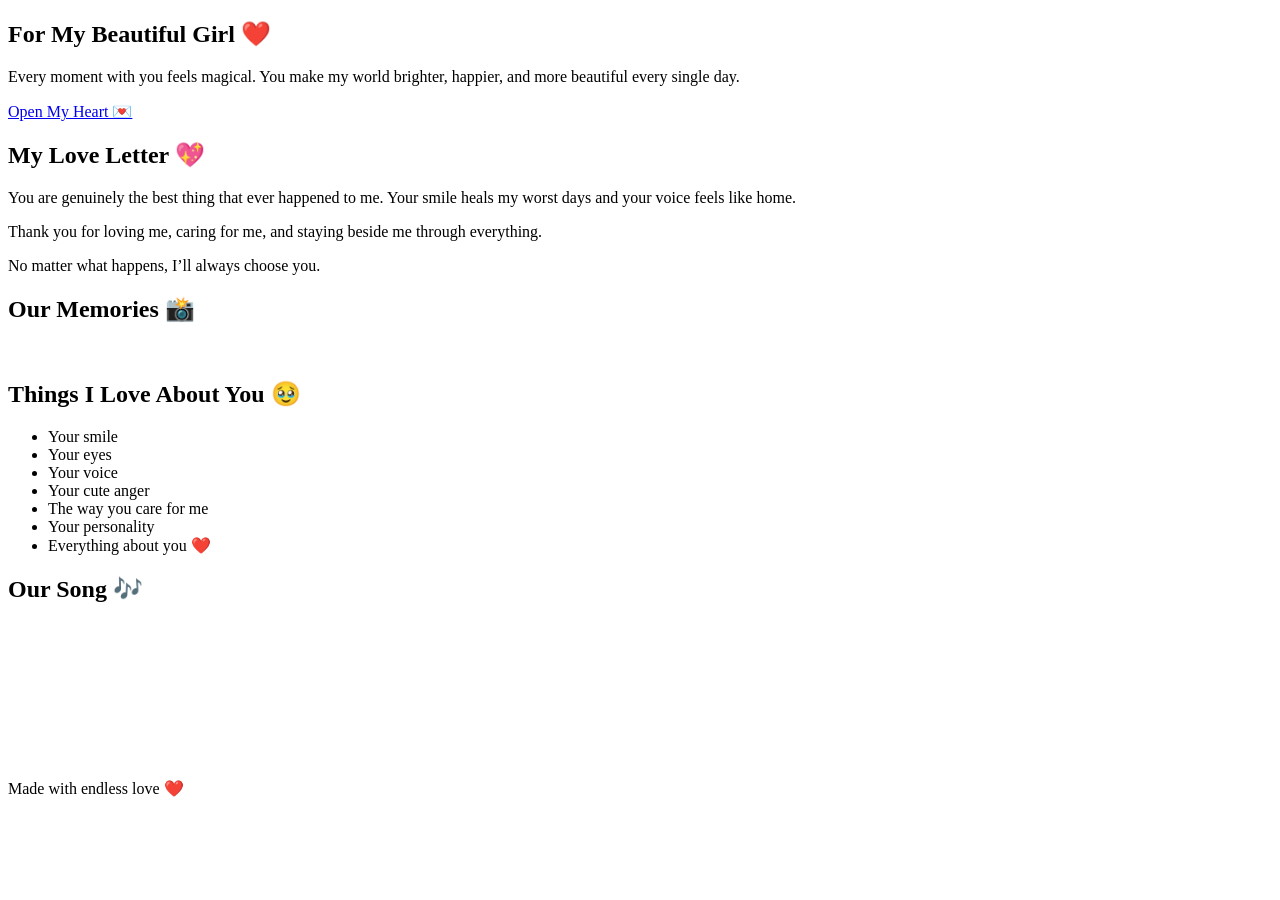
==== index.html @ 8c7d2d31 "Create index.html" ====
<!DOCTYPE html>
<html lang="en">

<head>
  <meta charset="UTF-8" />
  <meta name="viewport" content="width=device-width, initial-scale=1.0" />

  <title>For My Love ❤️</title>

  <link rel="stylesheet" href="style.css" />

  <link rel="preconnect" href="https://fonts.googleapis.com">
  <link href="https://fonts.googleapis.com/css2?family=Poppins:wght@300;400;600&family=Great+Vibes&display=swap" rel="stylesheet">
</head>

<body>

  <div class="hearts"></div>

  <section class="hero">

    <h1>For My Beautiful Girl ❤️</h1>

    <p>
      Every moment with you feels magical.
      You make my world brighter, happier, and more beautiful every single day.
    </p>

    <a href="#letter" class="btn">Open My Heart 💌</a>

  </section>

  <section id="letter" class="card">

    <h2>My Love Letter 💖</h2>

    <p>
      You are genuinely the best thing that ever happened to me.
      Your smile heals my worst days and your voice feels like home.
    </p>

    <p>
      Thank you for loving me,
      caring for me,
      and staying beside me through everything.
    </p>

    <p>
      No matter what happens,
      I’ll always choose you.
    </p>

  </section>

  <section class="gallery">

    <h2>Our Memories 📸</h2>

    <div class="photos">

      <img src="images/photo1.jpg" alt="">
      <img src="images/photo2.jpg" alt="">
      <img src="images/photo3.jpg" alt="">

    </div>

  </section>

  <section class="card">

    <h2>Things I Love About You 🥹</h2>

    <ul>
      <li>Your smile</li>
      <li>Your eyes</li>
      <li>Your voice</li>
      <li>Your cute anger</li>
      <li>The way you care for me</li>
      <li>Your personality</li>
      <li>Everything about you ❤️</li>
    </ul>

  </section>

  <section class="music">

    <h2>Our Song 🎶</h2>

    <iframe style="border-radius:12px"
      src="https://open.spotify.com/embed/track/4PTG3Z6ehGkBFwjybzWkR8?utm_source=generator"
      width="100%"
      height="152"
      frameBorder="0"
      allowfullscreen=""
      allow="autoplay; clipboard-write; encrypted-media; fullscreen; picture-in-picture">
    </iframe>

  </section>

  <footer>
    Made with endless love ❤️
  </footer>

  <script src="script.js"></script>

</body>
</html>
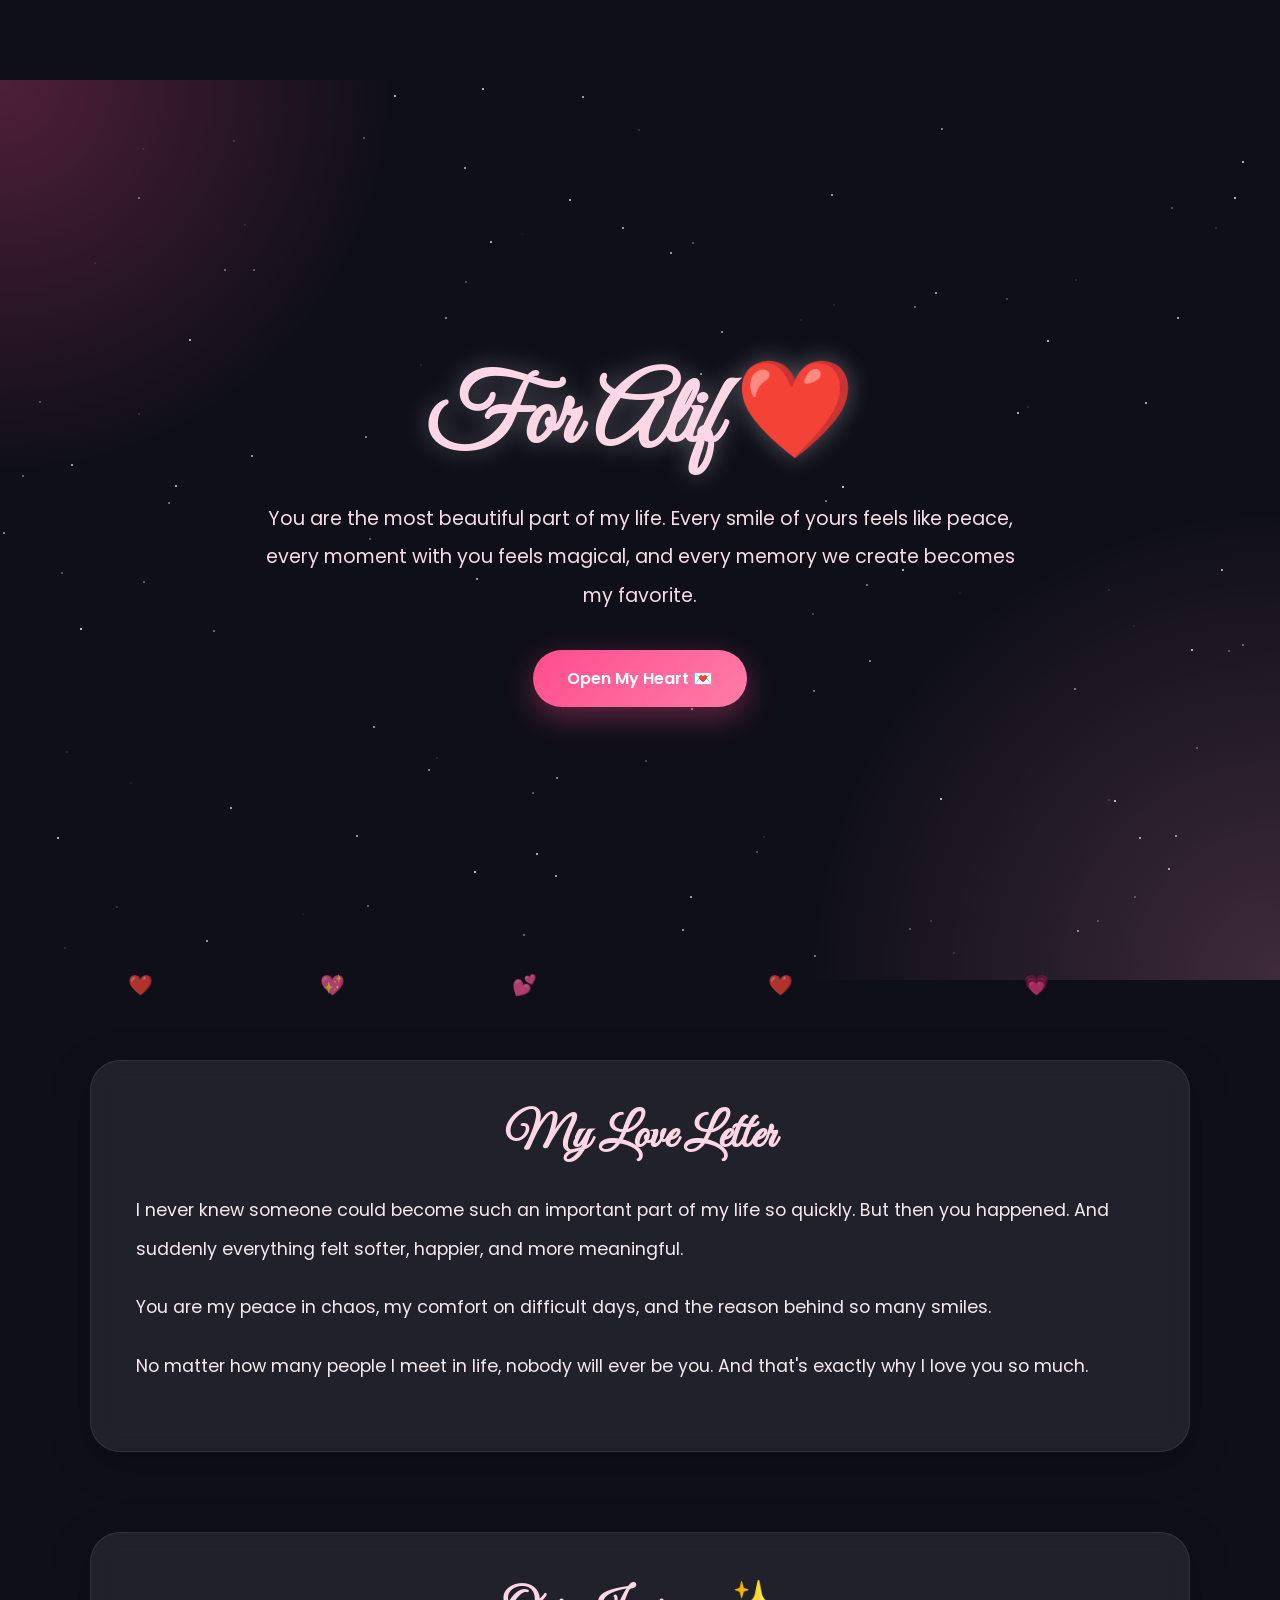
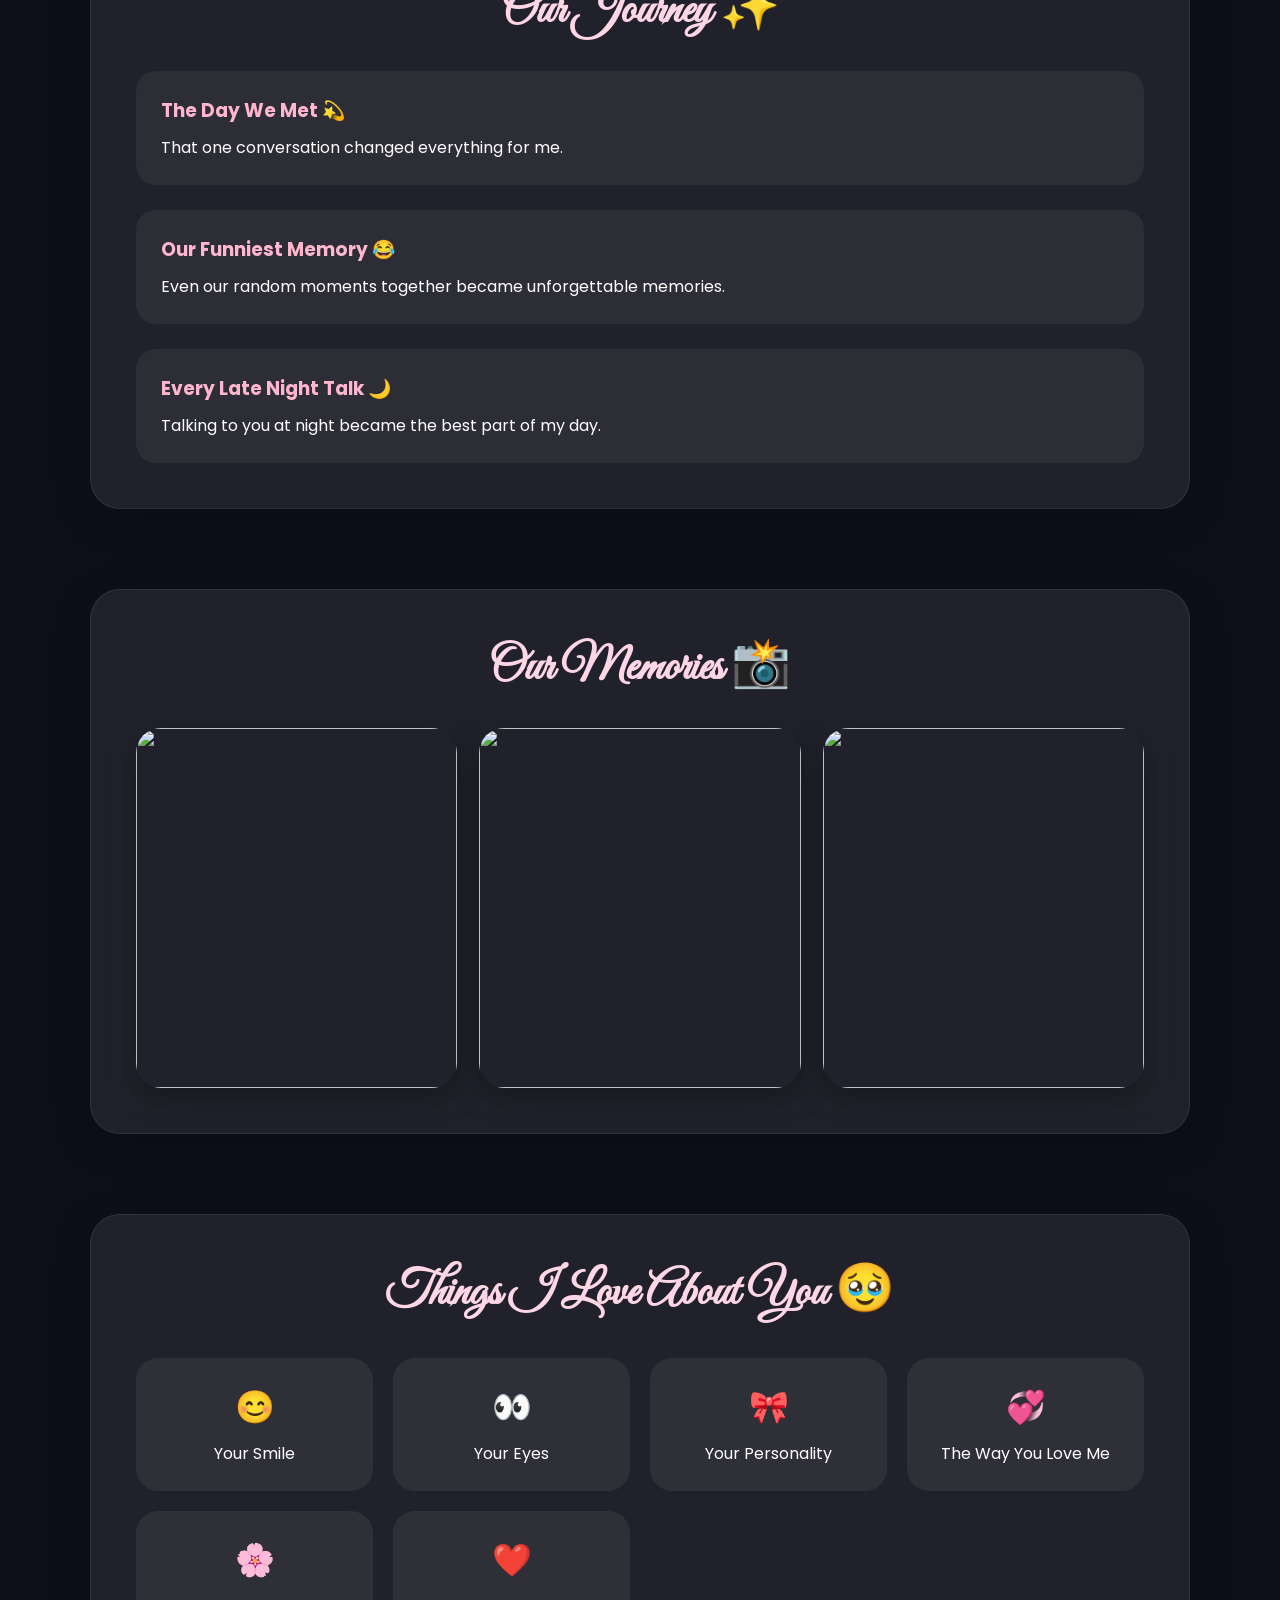
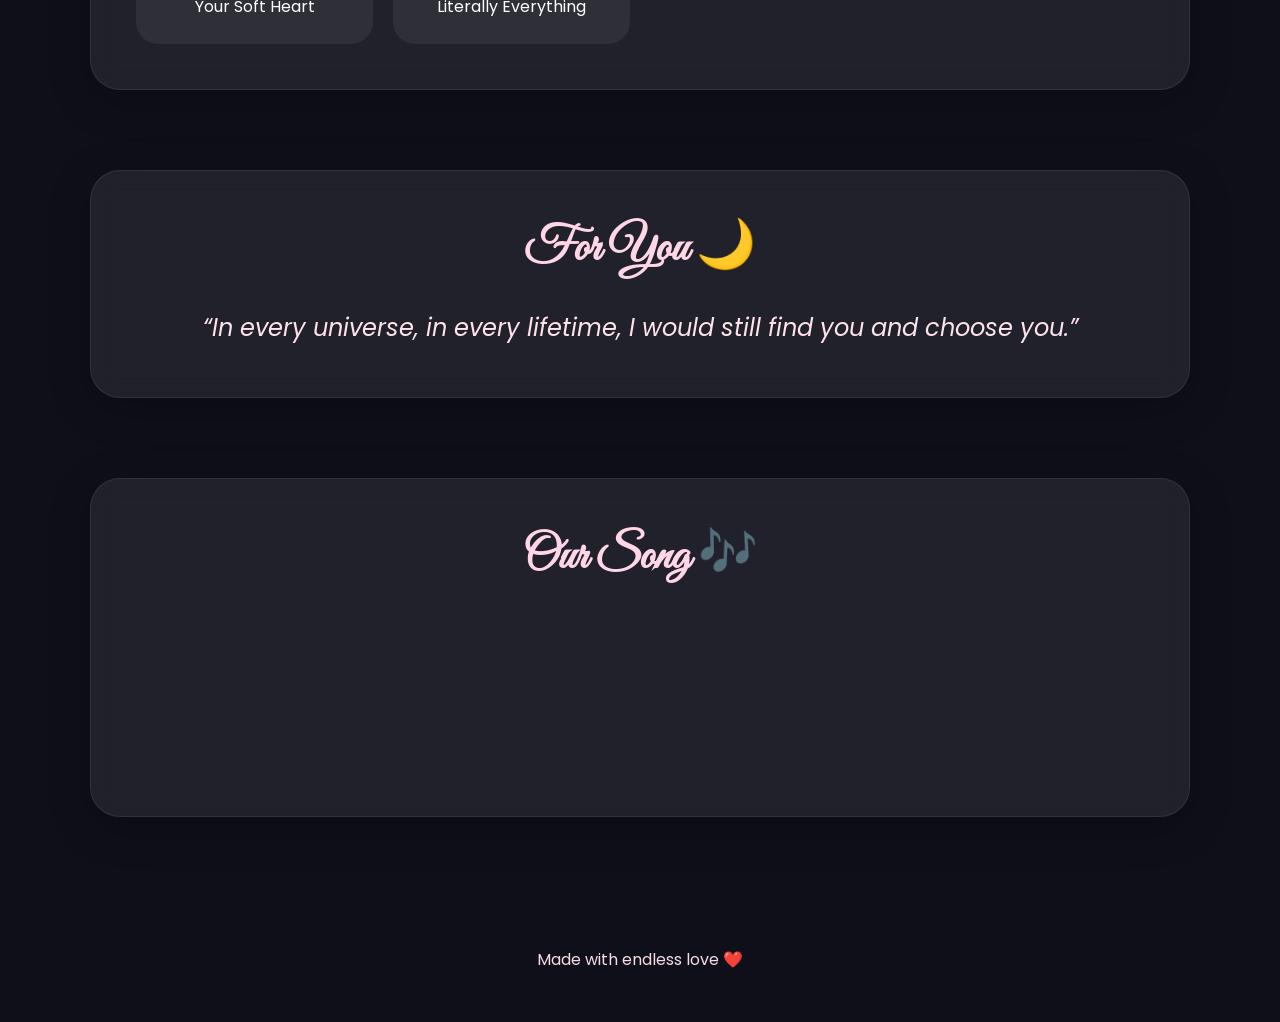
==== commit 48a0381b: "Update index.html" ====
--- a/index.html
+++ b/index.html
@@ -1,92 +1,438 @@
 <!DOCTYPE html>
 <html lang="en">
-
 <head>
   <meta charset="UTF-8" />
   <meta name="viewport" content="width=device-width, initial-scale=1.0" />
-
   <title>For My Love ❤️</title>
 
-  <link rel="stylesheet" href="style.css" />
-
   <link rel="preconnect" href="https://fonts.googleapis.com">
-  <link href="https://fonts.googleapis.com/css2?family=Poppins:wght@300;400;600&family=Great+Vibes&display=swap" rel="stylesheet">
+  <link rel="preconnect" href="https://fonts.gstatic.com" crossorigin>
+  <link href="https://fonts.googleapis.com/css2?family=Great+Vibes&family=Poppins:wght@300;400;500;600;700&display=swap" rel="stylesheet">
+
+  <style>
+    *{
+      margin:0;
+      padding:0;
+      box-sizing:border-box;
+      scroll-behavior:smooth;
+    }
+
+    body{
+      font-family:'Poppins',sans-serif;
+      background:#0f0f1a;
+      color:white;
+      overflow-x:hidden;
+    }
+
+    body::before{
+      content:'';
+      position:fixed;
+      width:100%;
+      height:100%;
+      background:
+      radial-gradient(circle at top left,#ff4d8d44,transparent 25%),
+      radial-gradient(circle at bottom right,#ff99bb33,transparent 30%),
+      #0f0f1a;
+      z-index:-2;
+    }
+
+    .stars{
+      position:fixed;
+      width:100%;
+      height:100%;
+      overflow:hidden;
+      z-index:-1;
+    }
+
+    .star{
+      position:absolute;
+      width:2px;
+      height:2px;
+      background:white;
+      border-radius:50%;
+      animation:twinkle 3s infinite ease-in-out;
+    }
+
+    @keyframes twinkle{
+      0%,100%{opacity:0.2;}
+      50%{opacity:1;}
+    }
+
+    .floating-hearts span{
+      position:fixed;
+      bottom:-100px;
+      color:#ff6b9e;
+      font-size:20px;
+      animation:float 12s linear infinite;
+      opacity:0.7;
+    }
+
+    @keyframes float{
+      0%{
+        transform:translateY(0) rotate(0deg);
+        opacity:0;
+      }
+
+      20%{
+        opacity:0.8;
+      }
+
+      100%{
+        transform:translateY(-120vh) rotate(360deg);
+        opacity:0;
+      }
+    }
+
+    .hero{
+      min-height:100vh;
+      display:flex;
+      justify-content:center;
+      align-items:center;
+      text-align:center;
+      padding:20px;
+      position:relative;
+    }
+
+    .hero-content{
+      max-width:900px;
+      animation:fadeUp 1.5s ease;
+    }
+
+    @keyframes fadeUp{
+      from{
+        opacity:0;
+        transform:translateY(40px);
+      }
+
+      to{
+        opacity:1;
+        transform:translateY(0);
+      }
+    }
+
+    .hero h1{
+      font-size:6rem;
+      font-family:'Great Vibes',cursive;
+      margin-bottom:20px;
+      color:#ffd6e5;
+      text-shadow:0 0 25px rgba(255,255,255,0.3);
+    }
+
+    .hero p{
+      font-size:1.2rem;
+      line-height:2;
+      color:#f5dce5;
+      max-width:750px;
+      margin:auto;
+    }
+
+    .btn{
+      display:inline-block;
+      margin-top:35px;
+      padding:16px 34px;
+      border-radius:50px;
+      text-decoration:none;
+      background:linear-gradient(135deg,#ff4d8d,#ff7ca8);
+      color:white;
+      font-weight:600;
+      transition:0.4s;
+      box-shadow:0 10px 30px rgba(255,77,141,0.35);
+    }
+
+    .btn:hover{
+      transform:translateY(-4px) scale(1.03);
+      box-shadow:0 15px 40px rgba(255,77,141,0.5);
+    }
+
+    section{
+      width:90%;
+      max-width:1100px;
+      margin:80px auto;
+    }
+
+    .glass{
+      background:rgba(255,255,255,0.08);
+      border:1px solid rgba(255,255,255,0.08);
+      backdrop-filter:blur(12px);
+      border-radius:30px;
+      padding:45px;
+      box-shadow:0 10px 40px rgba(0,0,0,0.25);
+    }
+
+    h2{
+      font-size:3rem;
+      text-align:center;
+      margin-bottom:25px;
+      font-family:'Great Vibes',cursive;
+      color:#ffd6e5;
+    }
+
+    .letter p{
+      line-height:2.2;
+      font-size:1.1rem;
+      color:#f5e9ee;
+      margin-bottom:20px;
+    }
+
+    .timeline{
+      display:grid;
+      gap:25px;
+      margin-top:30px;
+    }
+
+    .timeline-item{
+      padding:25px;
+      border-radius:20px;
+      background:rgba(255,255,255,0.05);
+      transition:0.4s;
+    }
+
+    .timeline-item:hover{
+      transform:translateY(-5px);
+      background:rgba(255,255,255,0.09);
+    }
+
+    .timeline-item h3{
+      margin-bottom:10px;
+      color:#ffb6ce;
+    }
+
+    .gallery-grid{
+      display:grid;
+      grid-template-columns:repeat(auto-fit,minmax(250px,1fr));
+      gap:22px;
+      margin-top:30px;
+    }
+
+    .gallery-grid img{
+      width:100%;
+      height:360px;
+      object-fit:cover;
+      border-radius:25px;
+      transition:0.5s;
+      box-shadow:0 10px 30px rgba(0,0,0,0.3);
+    }
+
+    .gallery-grid img:hover{
+      transform:scale(1.04) rotate(1deg);
+    }
+
+    .love-list{
+      display:grid;
+      grid-template-columns:repeat(auto-fit,minmax(220px,1fr));
+      gap:20px;
+      margin-top:35px;
+    }
+
+    .love-card{
+      background:rgba(255,255,255,0.06);
+      padding:25px;
+      border-radius:22px;
+      text-align:center;
+      transition:0.4s;
+    }
+
+    .love-card:hover{
+      transform:translateY(-6px);
+      background:rgba(255,255,255,0.1);
+    }
+
+    .love-card span{
+      font-size:2rem;
+      display:block;
+      margin-bottom:10px;
+    }
+
+    .quote{
+      text-align:center;
+      font-size:1.5rem;
+      line-height:2;
+      color:#ffe3ec;
+      font-style:italic;
+    }
+
+    .spotify{
+      margin-top:30px;
+    }
+
+    footer{
+      text-align:center;
+      padding:50px 20px;
+      color:#f5dce5;
+      font-size:1rem;
+    }
+
+    @media(max-width:768px){
+
+      .hero h1{
+        font-size:3.8rem;
+      }
+
+      h2{
+        font-size:2.5rem;
+      }
+
+      .glass{
+        padding:28px;
+      }
+
+      .hero p,
+      .letter p{
+        font-size:1rem;
+      }
+
+    }
+  </style>
 </head>
 
 <body>
 
-  <div class="hearts"></div>
+  <div class="stars"></div>
+
+  <div class="floating-hearts">
+    <span style="left:10%; animation-delay:0s;">❤️</span>
+    <span style="left:25%; animation-delay:3s;">💖</span>
+    <span style="left:40%; animation-delay:5s;">💕</span>
+    <span style="left:60%; animation-delay:1s;">❤️</span>
+    <span style="left:80%; animation-delay:6s;">💗</span>
+  </div>
 
   <section class="hero">
 
-    <h1>For My Beautiful Girl ❤️</h1>
+    <div class="hero-content">
+      <h1>For Alif ❤️</h1>
+
+      <p>
+        You are the most beautiful part of my life.
+        Every smile of yours feels like peace,
+        every moment with you feels magical,
+        and every memory we create becomes my favorite.
+      </p>
+
+      <a href="#letter" class="btn">Open My Heart 💌</a>
+    </div>
+
+  </section>
+
+  <section id="letter" class="glass letter">
+
+    <h2>My Love Letter</h2>
 
     <p>
-      Every moment with you feels magical.
-      You make my world brighter, happier, and more beautiful every single day.
+      I never knew someone could become such an important part of my life so quickly.
+      But then you happened.
+      And suddenly everything felt softer, happier, and more meaningful.
     </p>
 
-    <a href="#letter" class="btn">Open My Heart 💌</a>
-
-  </section>
-
-  <section id="letter" class="card">
-
-    <h2>My Love Letter 💖</h2>
-
     <p>
-      You are genuinely the best thing that ever happened to me.
-      Your smile heals my worst days and your voice feels like home.
+      You are my peace in chaos,
+      my comfort on difficult days,
+      and the reason behind so many smiles.
     </p>
 
     <p>
-      Thank you for loving me,
-      caring for me,
-      and staying beside me through everything.
+      No matter how many people I meet in life,
+      nobody will ever be you.
+      And that's exactly why I love you so much.
     </p>
 
-    <p>
-      No matter what happens,
-      I’ll always choose you.
-    </p>
-
-  </section>
-
-  <section class="gallery">
+  </section>
+
+  <section class="glass">
+
+    <h2>Our Journey ✨</h2>
+
+    <div class="timeline">
+
+      <div class="timeline-item">
+        <h3>The Day We Met 💫</h3>
+        <p>That one conversation changed everything for me.</p>
+      </div>
+
+      <div class="timeline-item">
+        <h3>Our Funniest Memory 😂</h3>
+        <p>Even our random moments together became unforgettable memories.</p>
+      </div>
+
+      <div class="timeline-item">
+        <h3>Every Late Night Talk 🌙</h3>
+        <p>Talking to you at night became the best part of my day.</p>
+      </div>
+
+    </div>
+
+  </section>
+
+  <section class="glass">
 
     <h2>Our Memories 📸</h2>
 
-    <div class="photos">
-
+    <div class="gallery-grid">
       <img src="images/photo1.jpg" alt="">
       <img src="images/photo2.jpg" alt="">
       <img src="images/photo3.jpg" alt="">
-
     </div>
 
   </section>
 
-  <section class="card">
+  <section class="glass">
 
     <h2>Things I Love About You 🥹</h2>
 
-    <ul>
-      <li>Your smile</li>
-      <li>Your eyes</li>
-      <li>Your voice</li>
-      <li>Your cute anger</li>
-      <li>The way you care for me</li>
-      <li>Your personality</li>
-      <li>Everything about you ❤️</li>
-    </ul>
-
-  </section>
-
-  <section class="music">
+    <div class="love-list">
+
+      <div class="love-card">
+        <span>😊</span>
+        Your Smile
+      </div>
+
+      <div class="love-card">
+        <span>👀</span>
+        Your Eyes
+      </div>
+
+      <div class="love-card">
+        <span>🎀</span>
+        Your Personality
+      </div>
+
+      <div class="love-card">
+        <span>💞</span>
+        The Way You Love Me
+      </div>
+
+      <div class="love-card">
+        <span>🌸</span>
+        Your Soft Heart
+      </div>
+
+      <div class="love-card">
+        <span>❤️</span>
+        Literally Everything
+      </div>
+
+    </div>
+
+  </section>
+
+  <section class="glass">
+
+    <h2>For You 🌙</h2>
+
+    <p class="quote">
+      “In every universe,
+      in every lifetime,
+      I would still find you
+      and choose you.”
+    </p>
+
+  </section>
+
+  <section class="glass spotify">
 
     <h2>Our Song 🎶</h2>
 
-    <iframe style="border-radius:12px"
+    <iframe style="border-radius:16px"
       src="https://open.spotify.com/embed/track/4PTG3Z6ehGkBFwjybzWkR8?utm_source=generator"
       width="100%"
       height="152"
@@ -101,7 +447,23 @@
     Made with endless love ❤️
   </footer>
 
-  <script src="script.js"></script>
+  <script>
+
+    const starsContainer = document.querySelector('.stars');
+
+    for(let i = 0; i < 120; i++){
+      const star = document.createElement('div');
+      star.classList.add('star');
+
+      star.style.left = Math.random() * 100 + '%';
+      star.style.top = Math.random() * 100 + '%';
+      star.style.animationDelay = Math.random() * 5 + 's';
+      star.style.opacity = Math.random();
+
+      starsContainer.appendChild(star);
+    }
+
+  </script>
 
 </body>
 </html>
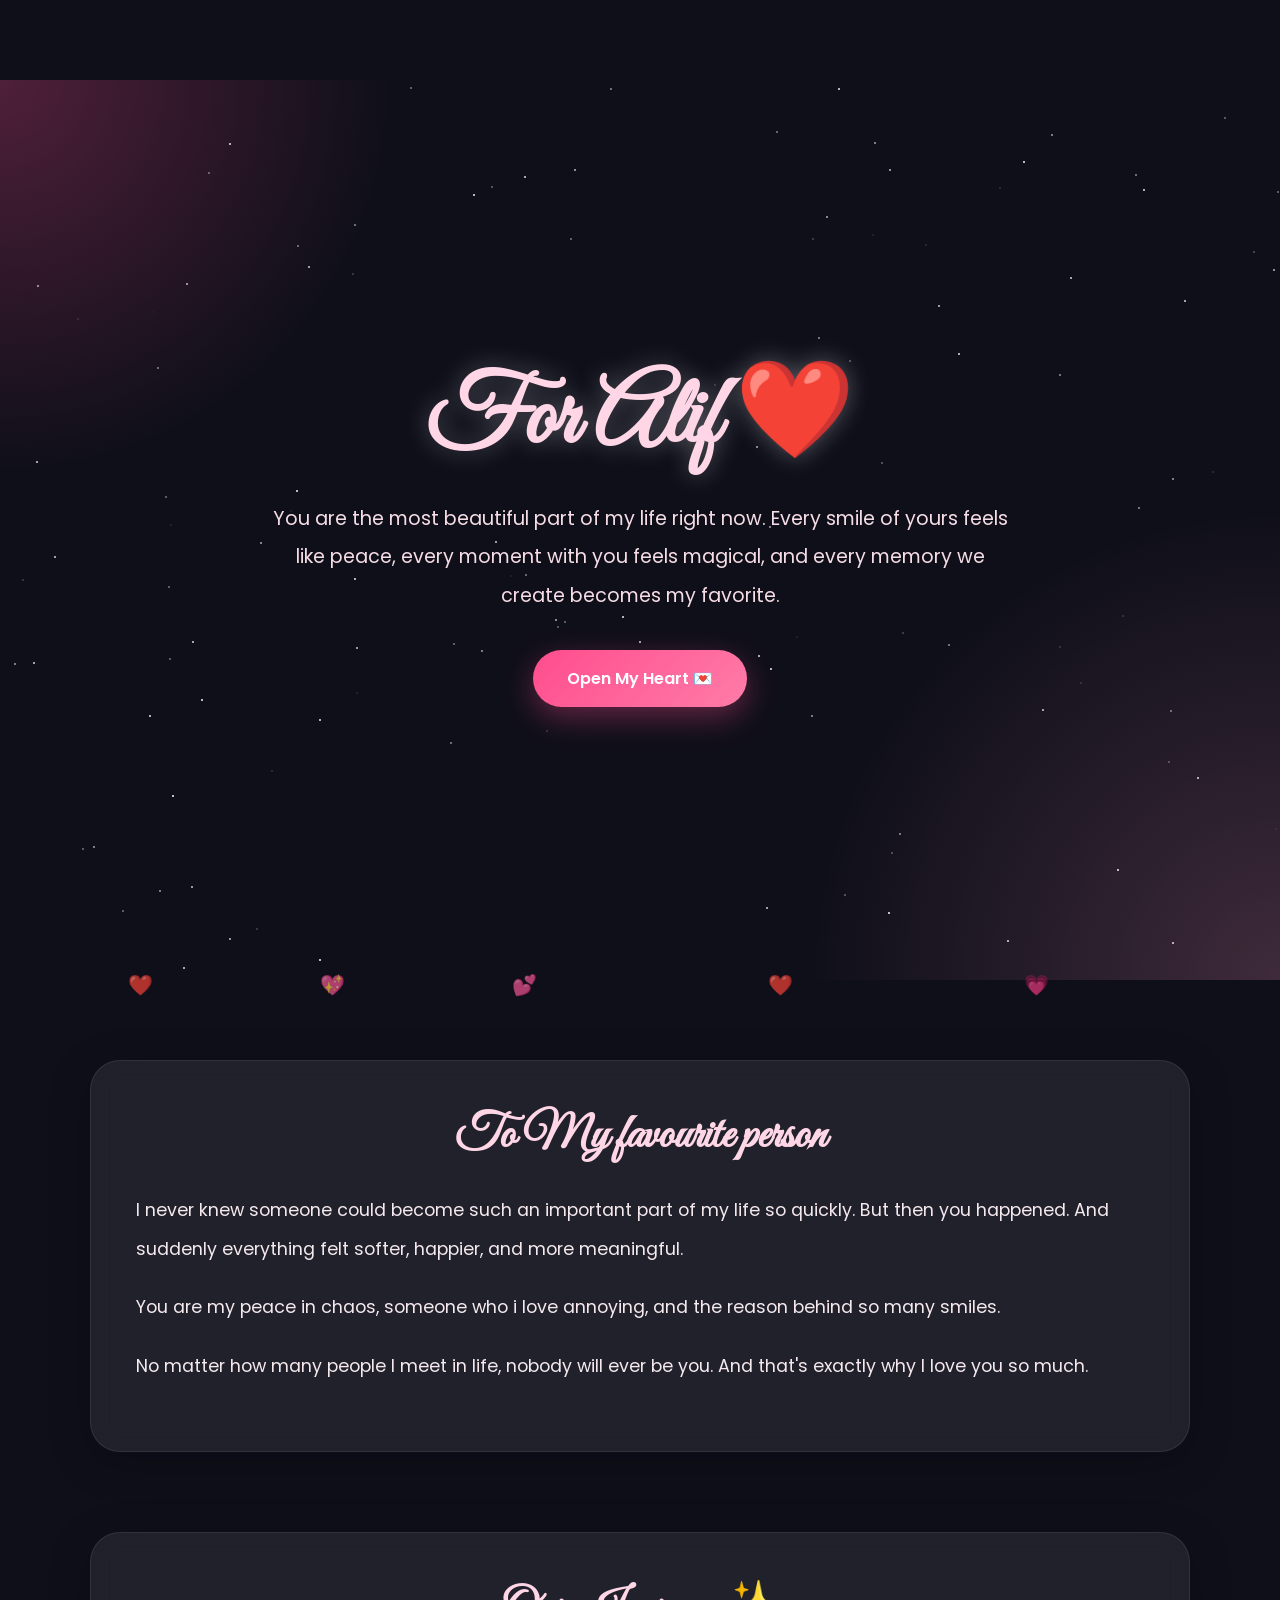
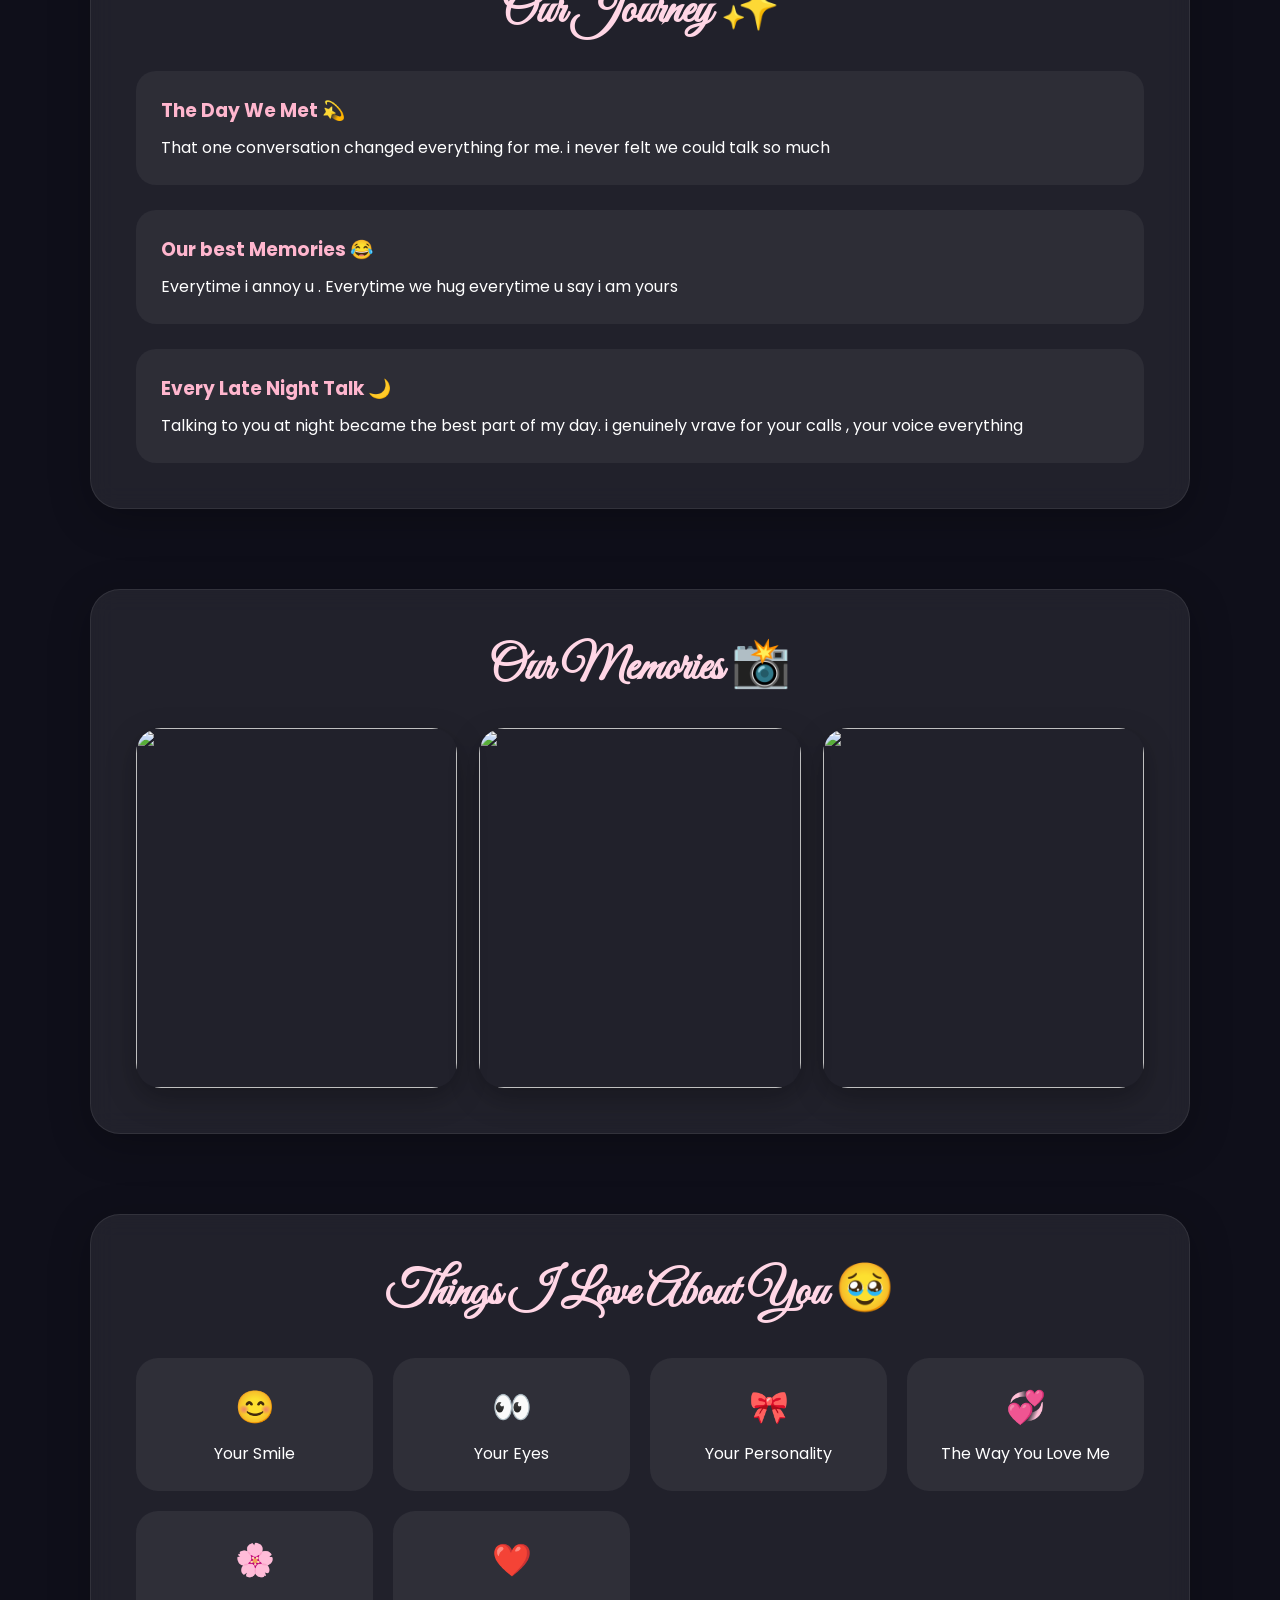
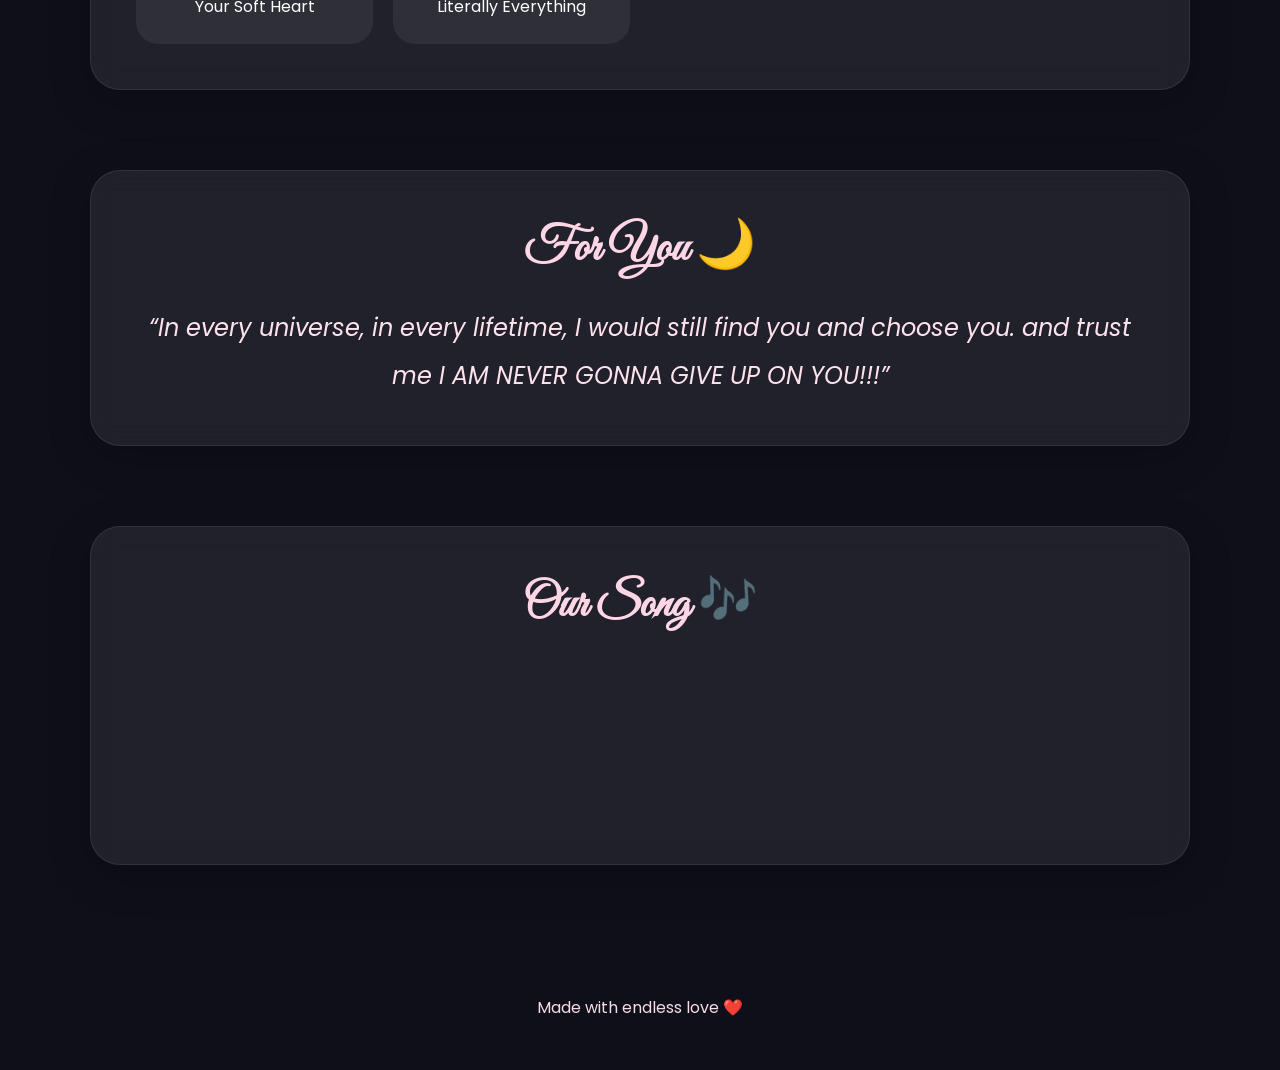
==== commit 12c6edaa: "Update index.html" ====
--- a/index.html
+++ b/index.html
@@ -303,7 +303,7 @@
       <h1>For Alif ❤️</h1>
 
       <p>
-        You are the most beautiful part of my life.
+        You are the most beautiful part of my life right now.
         Every smile of yours feels like peace,
         every moment with you feels magical,
         and every memory we create becomes my favorite.
@@ -316,7 +316,7 @@
 
   <section id="letter" class="glass letter">
 
-    <h2>My Love Letter</h2>
+    <h2>To My favourite person </h2>
 
     <p>
       I never knew someone could become such an important part of my life so quickly.
@@ -326,7 +326,7 @@
 
     <p>
       You are my peace in chaos,
-      my comfort on difficult days,
+      someone who i love annoying,
       and the reason behind so many smiles.
     </p>
 
@@ -346,17 +346,21 @@
 
       <div class="timeline-item">
         <h3>The Day We Met 💫</h3>
-        <p>That one conversation changed everything for me.</p>
+        <p>That one conversation changed everything for me.
+        i never felt we could talk so much </p>
       </div>
 
       <div class="timeline-item">
-        <h3>Our Funniest Memory 😂</h3>
-        <p>Even our random moments together became unforgettable memories.</p>
+        <h3>Our best Memories 😂</h3>
+        <p>Everytime i annoy u .
+          Everytime we hug
+         everytime u say i am yours </p>
       </div>
 
       <div class="timeline-item">
         <h3>Every Late Night Talk 🌙</h3>
-        <p>Talking to you at night became the best part of my day.</p>
+        <p>Talking to you at night became the best part of my day.
+         i genuinely vrave for your calls , your voice everything</p>
       </div>
 
     </div>
@@ -423,7 +427,8 @@
       “In every universe,
       in every lifetime,
       I would still find you
-      and choose you.”
+      and choose you.
+      and trust me I AM NEVER GONNA GIVE UP ON YOU!!!”
     </p>
 
   </section>
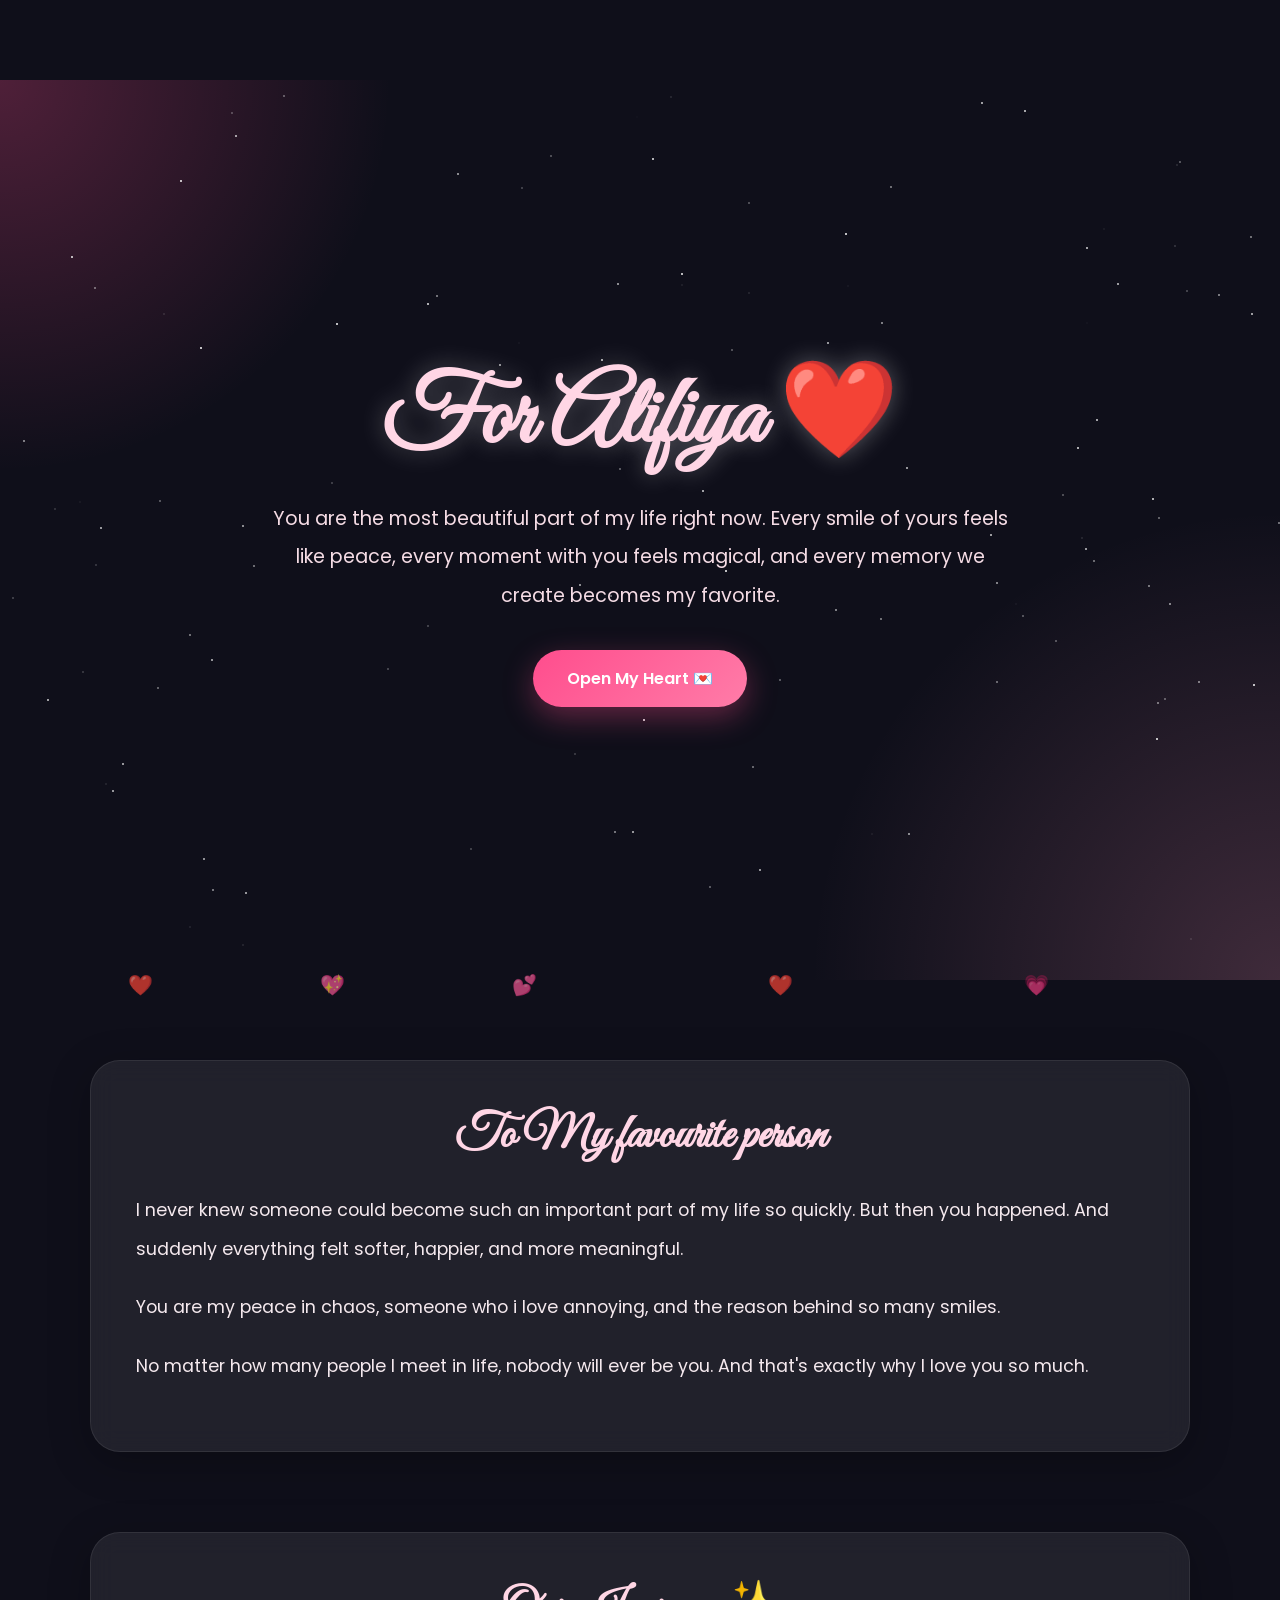
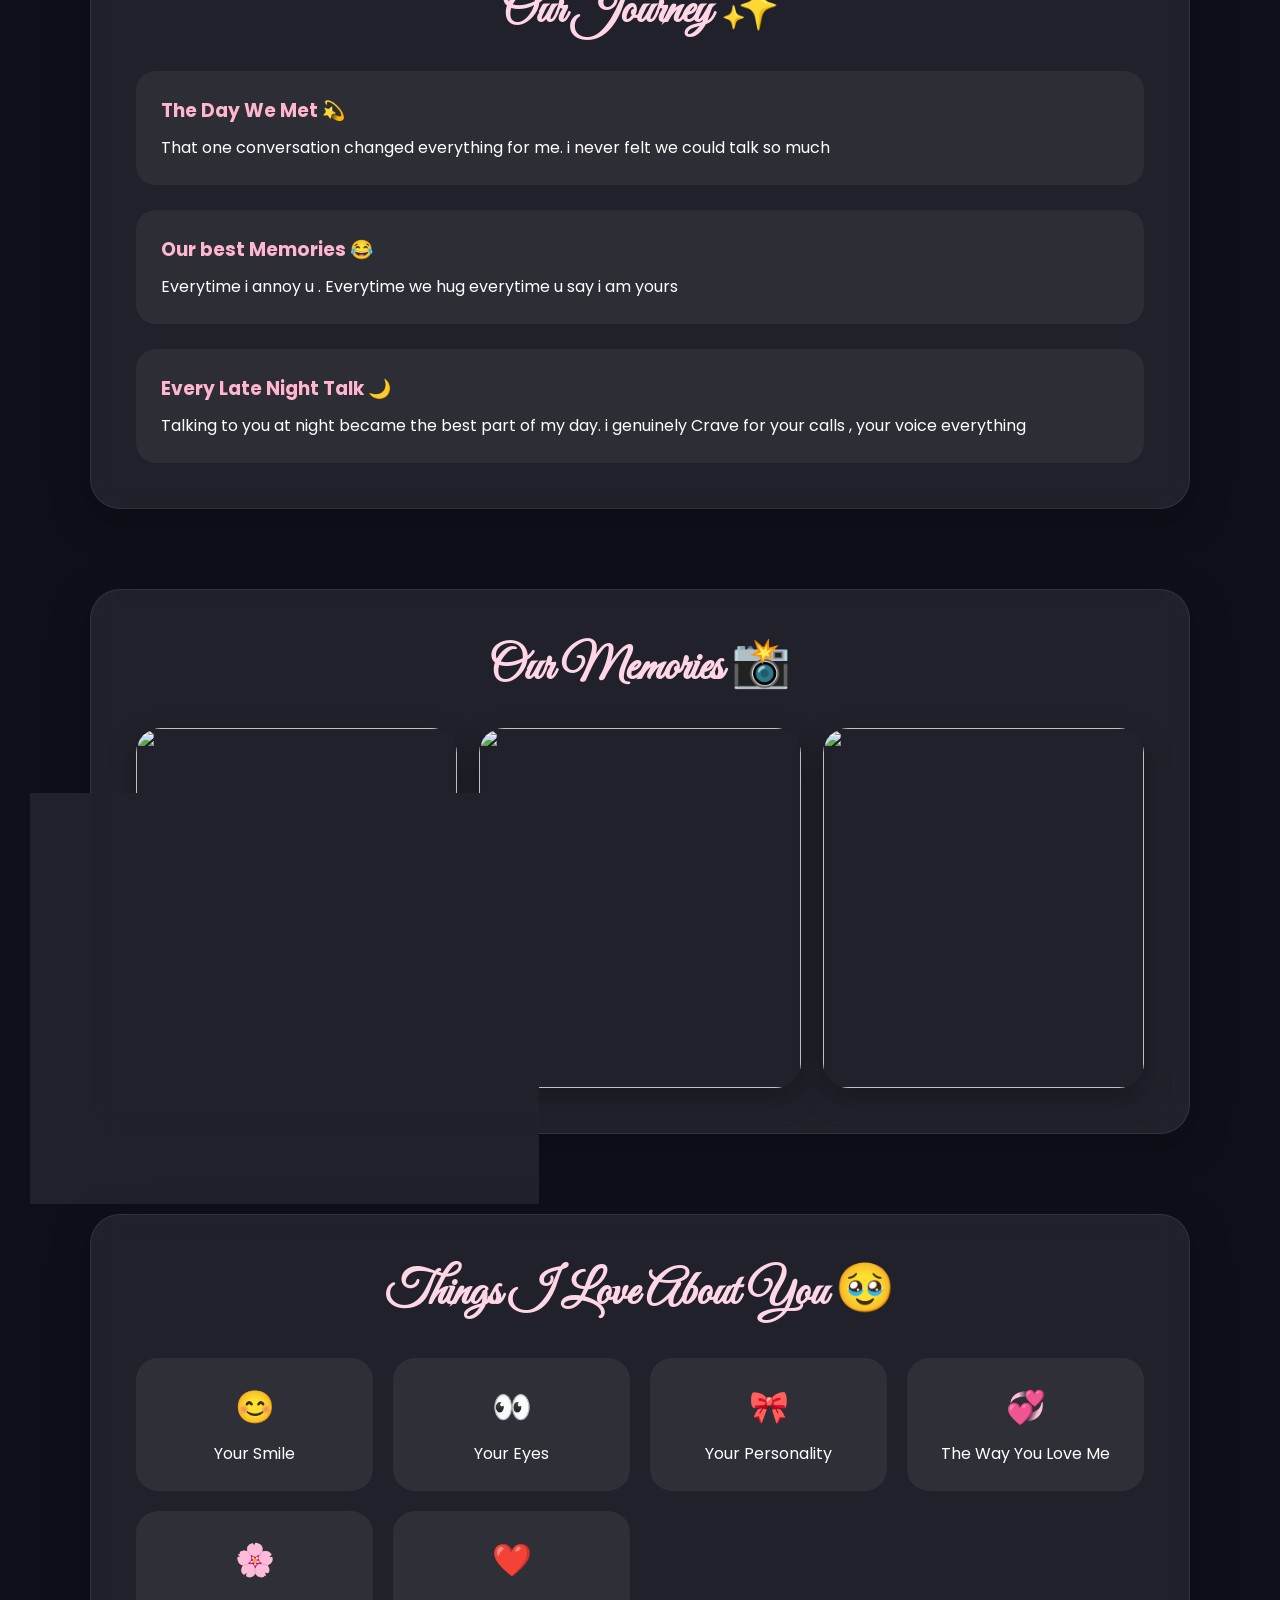
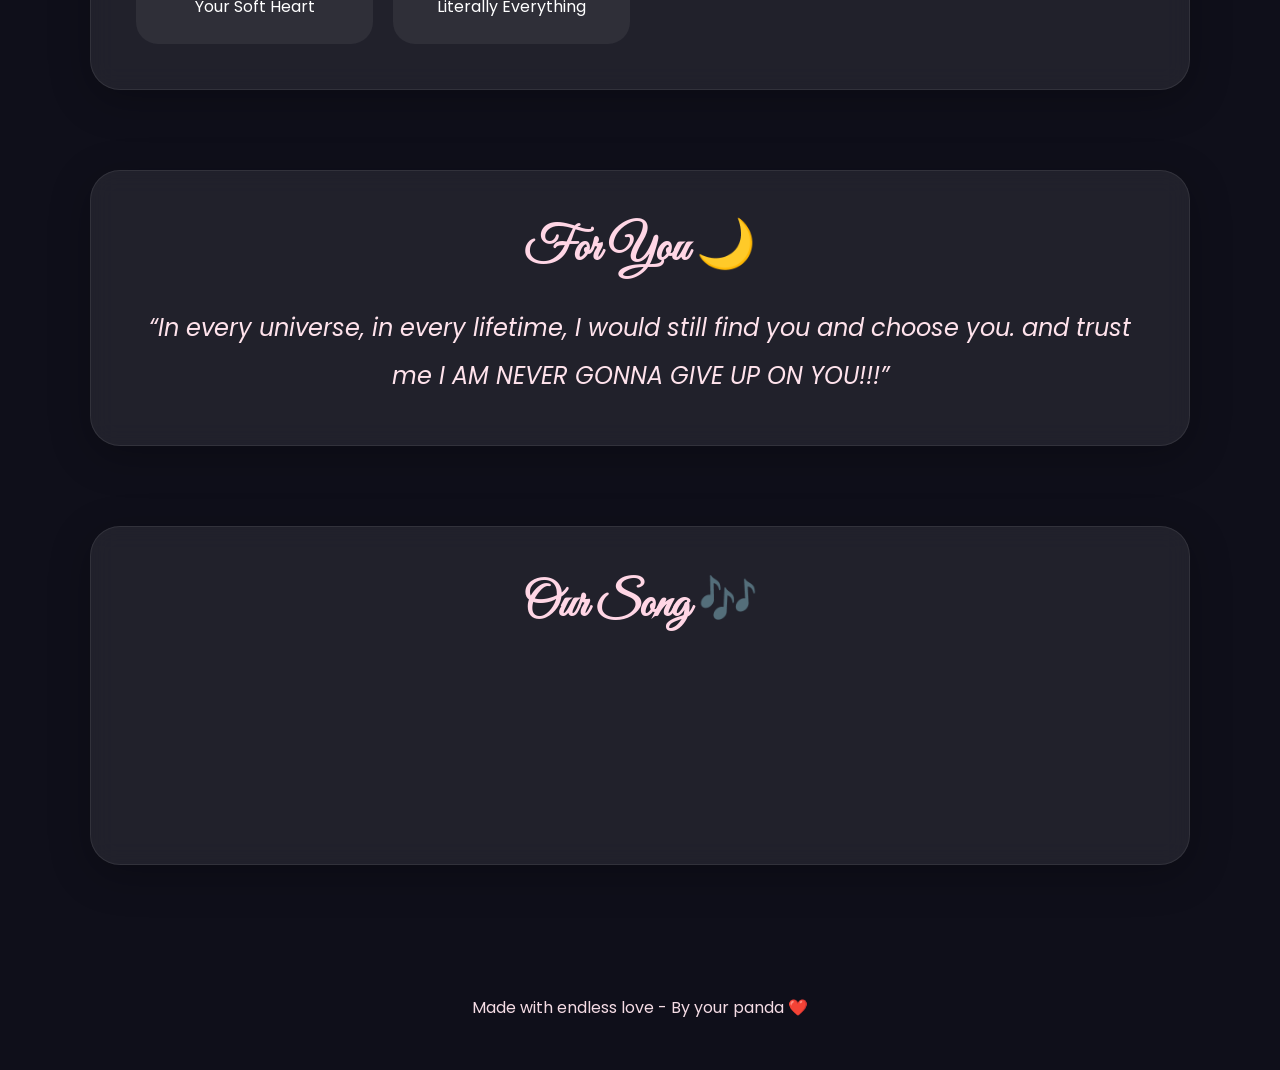
==== commit c2564455: "Update index.html" ====
--- a/index.html
+++ b/index.html
@@ -300,7 +300,7 @@
   <section class="hero">
 
     <div class="hero-content">
-      <h1>For Alif ❤️</h1>
+      <h1>For Alifiya ❤️</h1>
 
       <p>
         You are the most beautiful part of my life right now.
@@ -360,7 +360,7 @@
       <div class="timeline-item">
         <h3>Every Late Night Talk 🌙</h3>
         <p>Talking to you at night became the best part of my day.
-         i genuinely vrave for your calls , your voice everything</p>
+         i genuinely Crave for your calls , your voice everything</p>
       </div>
 
     </div>
@@ -449,7 +449,7 @@
   </section>
 
   <footer>
-    Made with endless love ❤️
+    Made with endless love - By your panda ❤️
   </footer>
 
   <script>
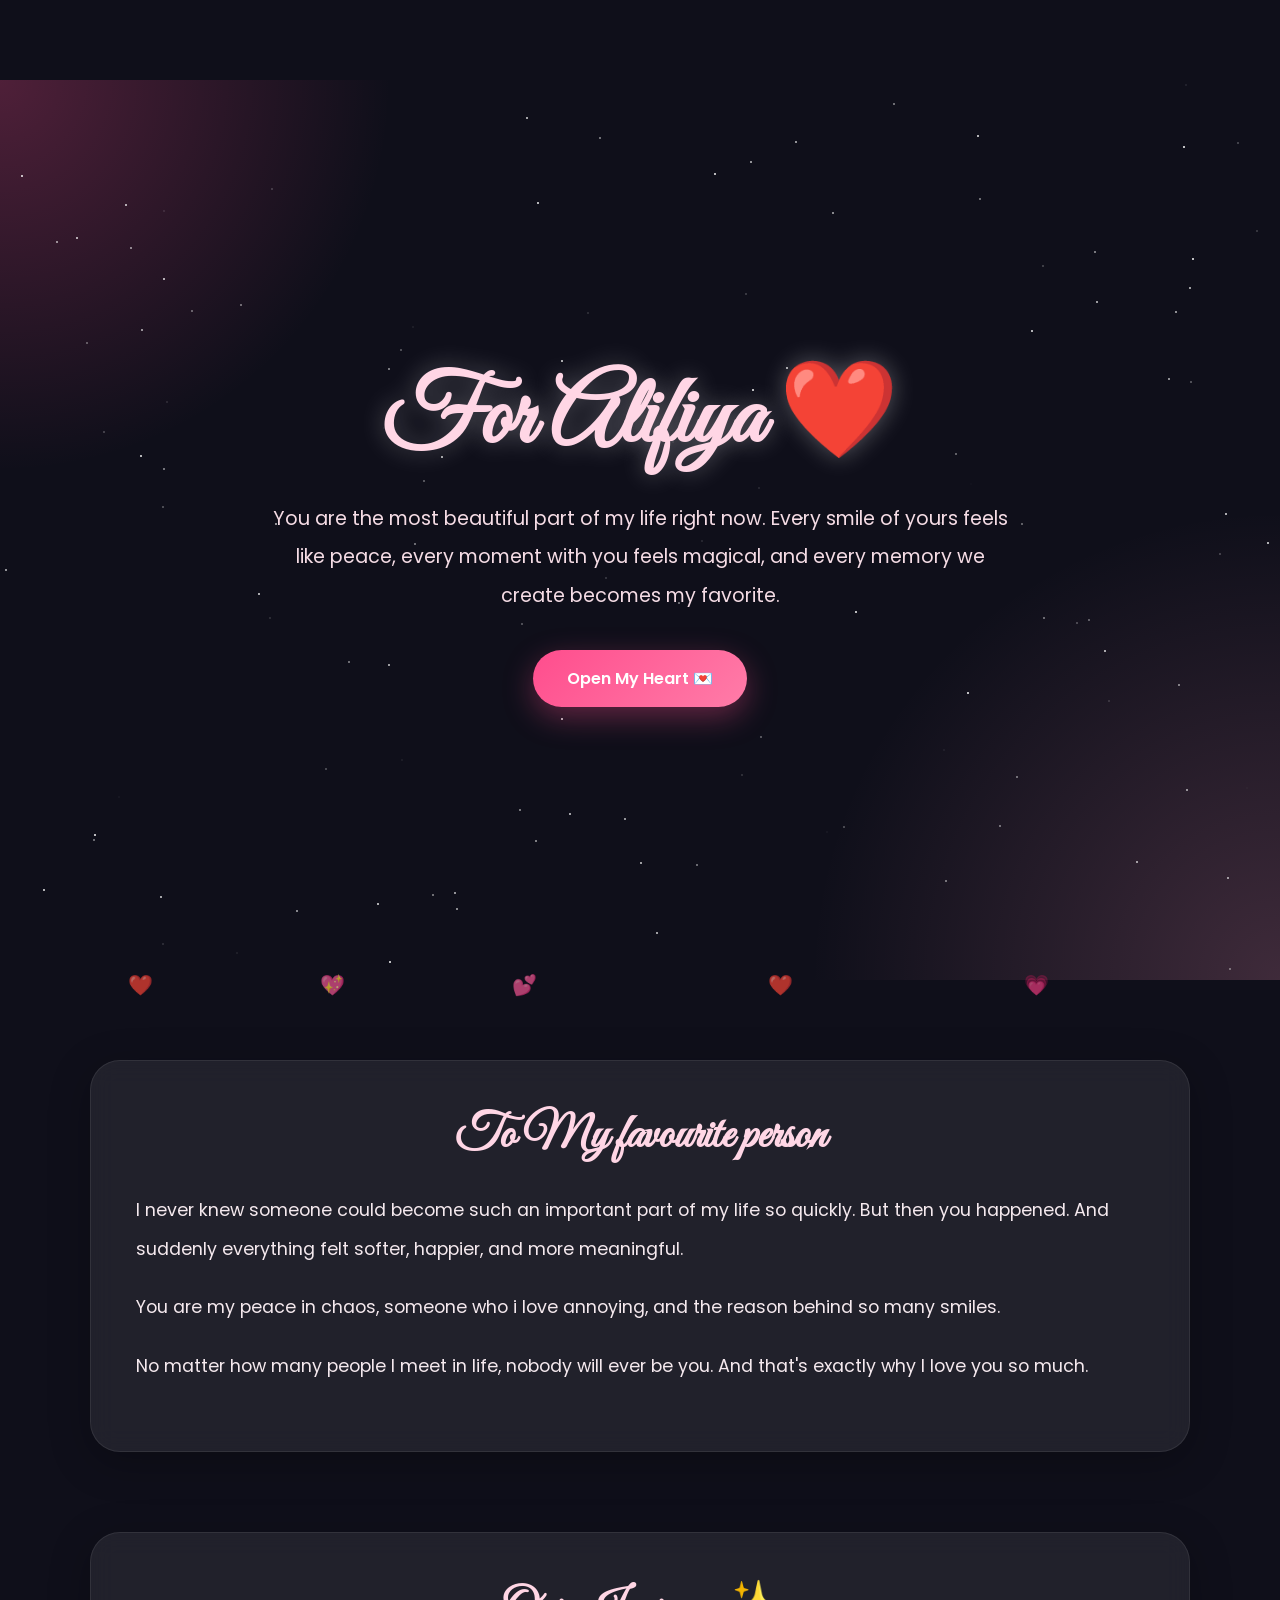
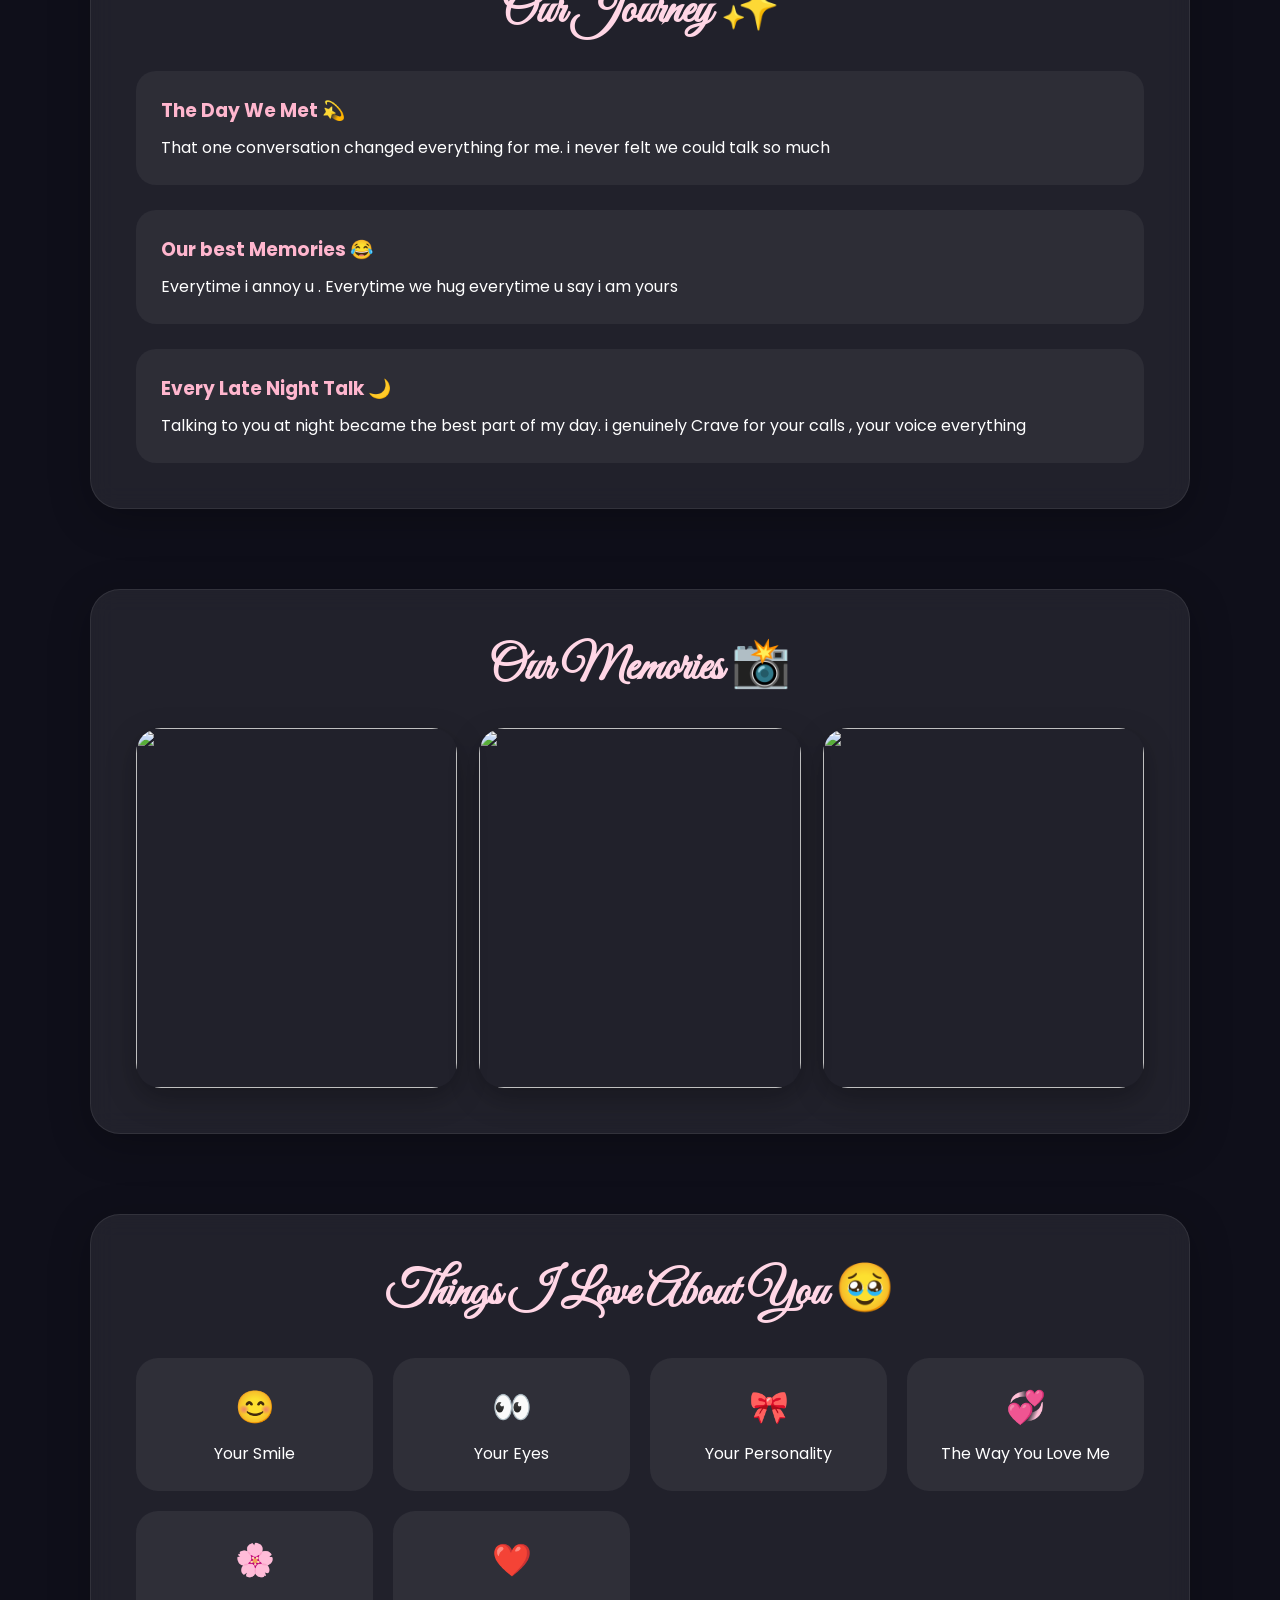
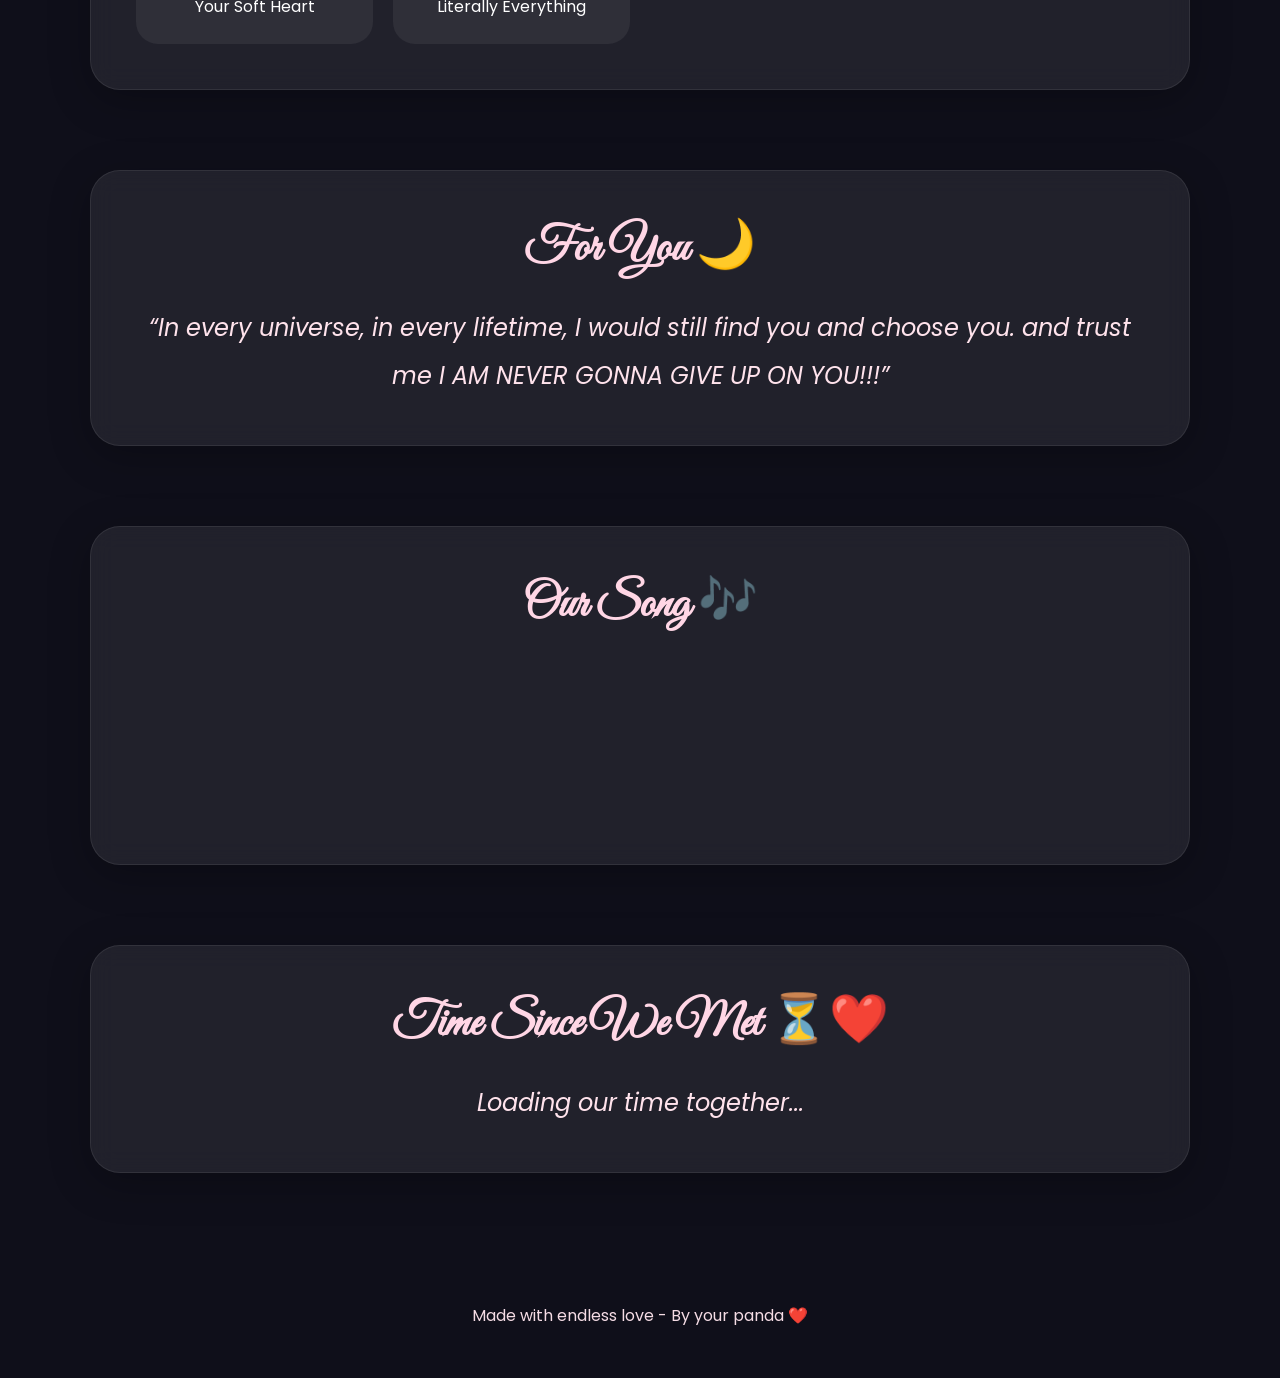
==== commit e9d921dc: "Update index.html" ====
--- a/index.html
+++ b/index.html
@@ -448,6 +448,16 @@
 
   </section>
 
+  <section class="glass">
+
+  <h2>Time Since We Met ⏳❤️</h2>
+
+  <p class="quote" id="loveTimer">
+    Loading our time together...
+  </p>
+
+</section>
+
   <footer>
     Made with endless love - By your panda ❤️
   </footer>
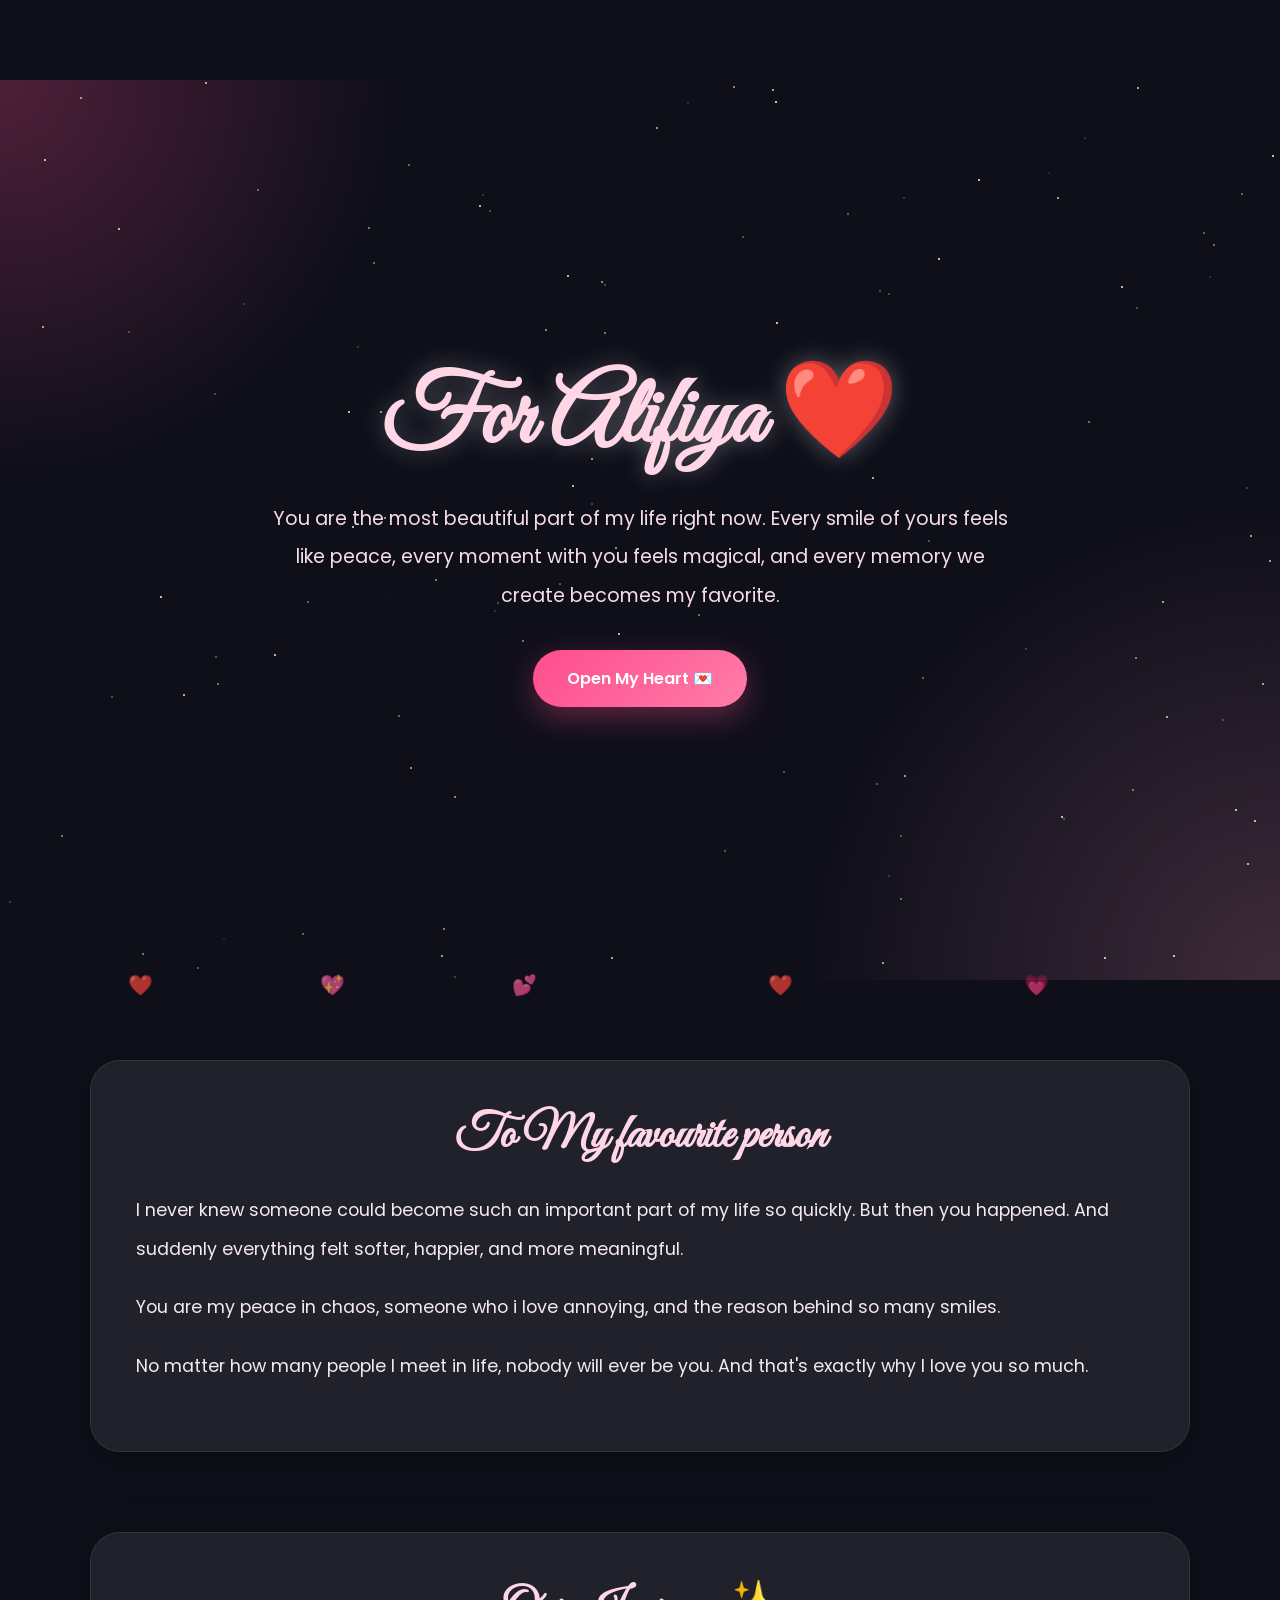
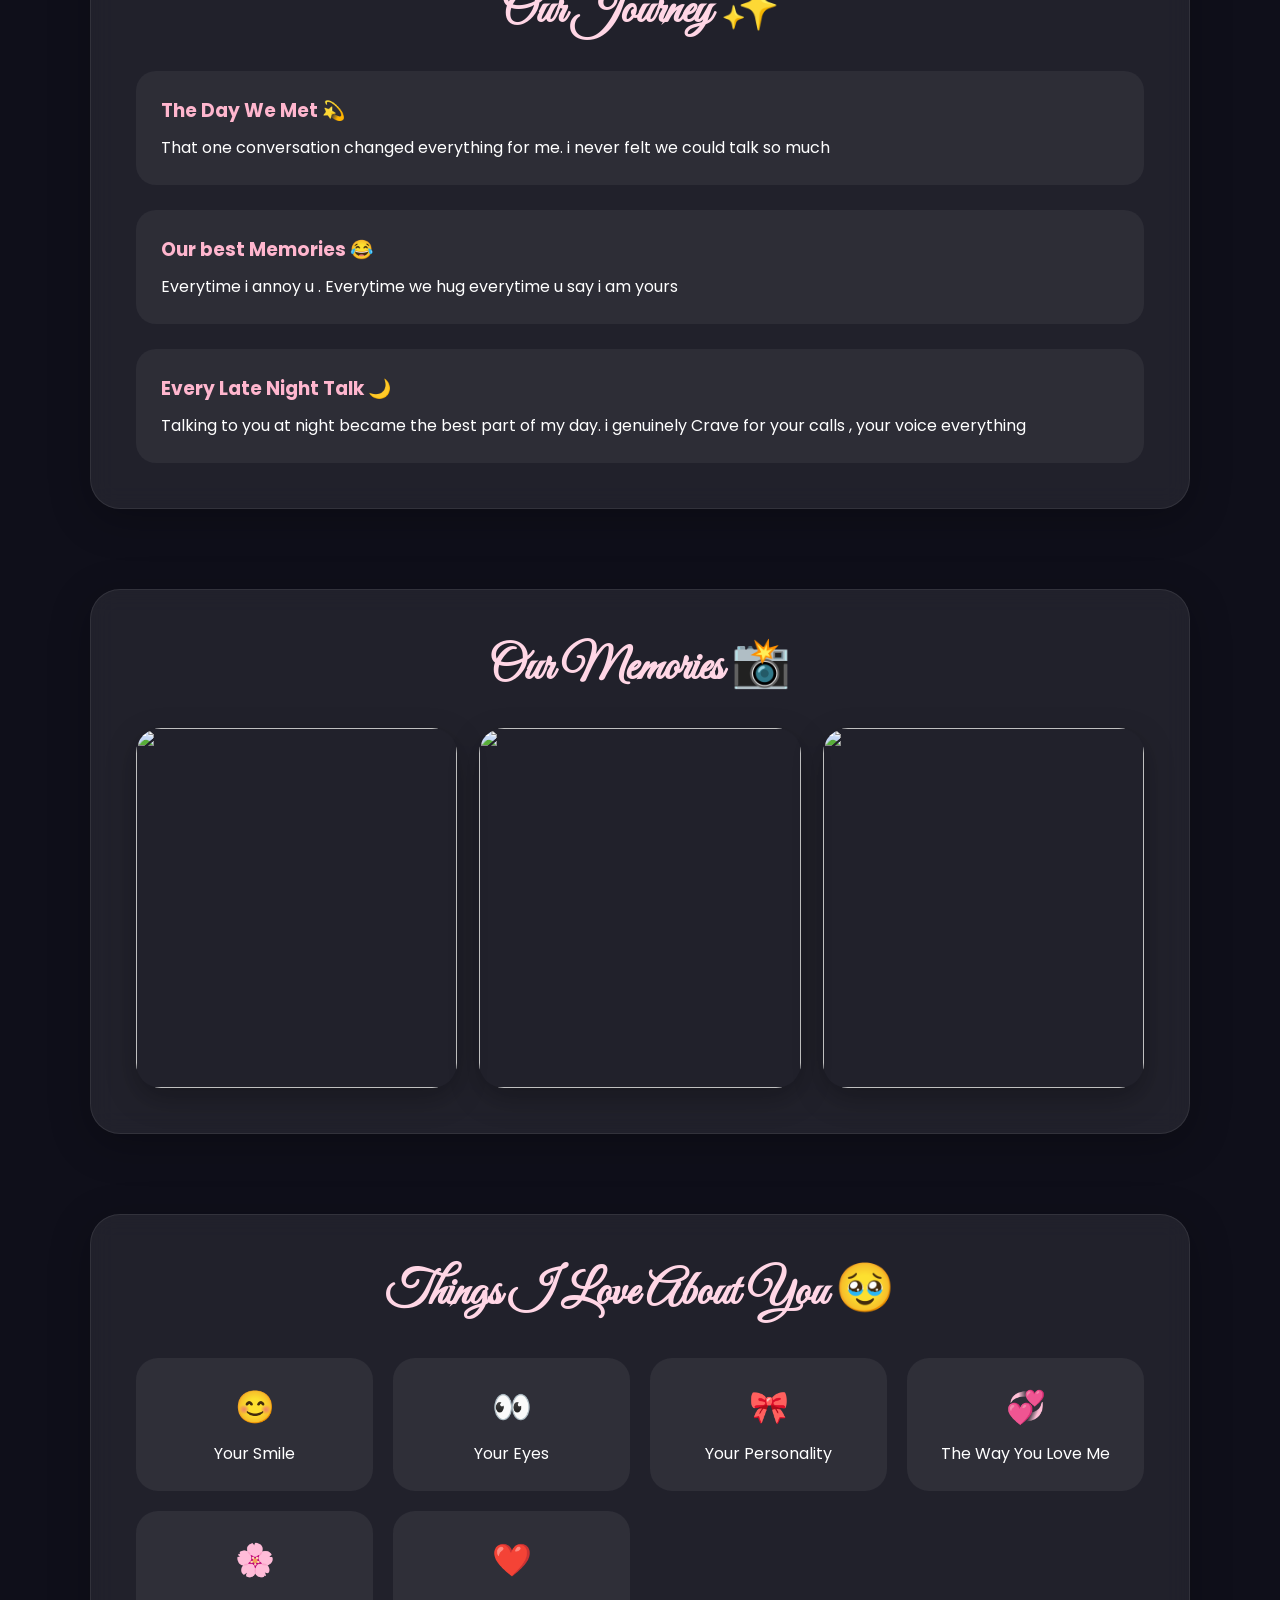
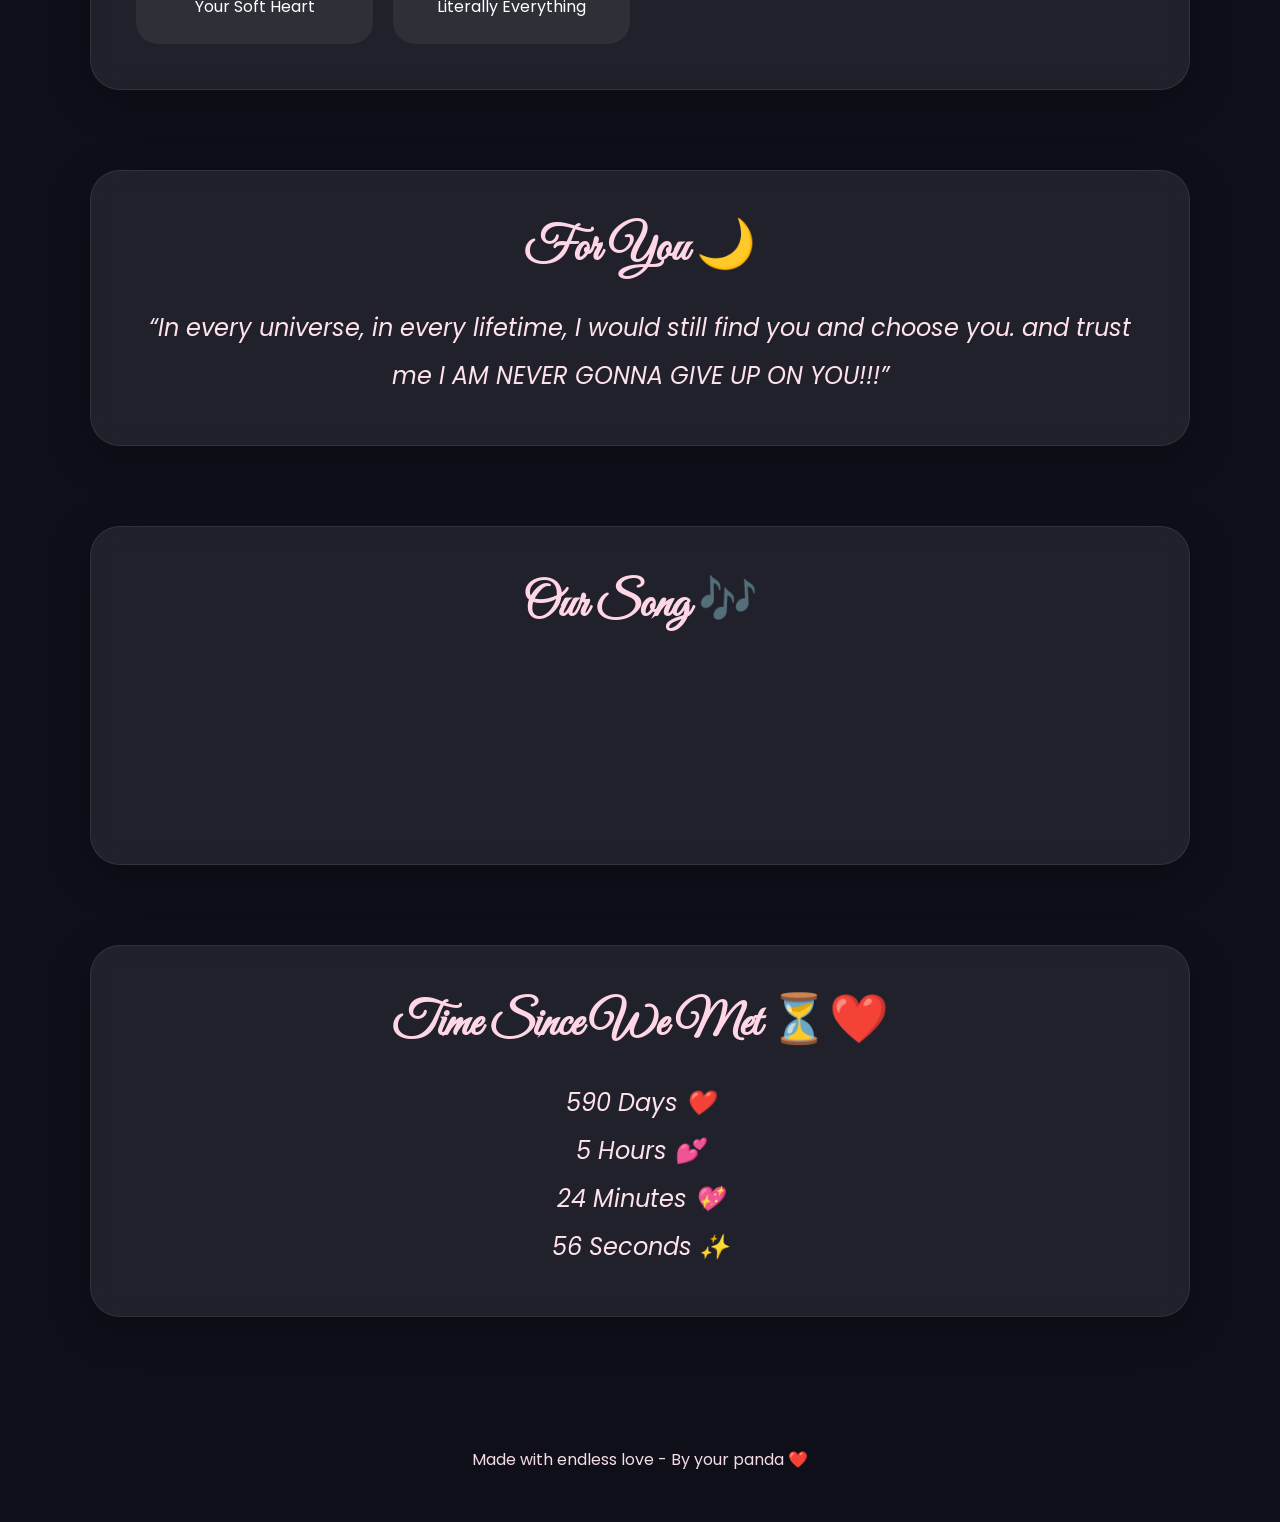
==== commit f74b410e: "Update index.html" ====
--- a/index.html
+++ b/index.html
@@ -478,6 +478,36 @@
       starsContainer.appendChild(star);
     }
 
+        const meetDate = new Date("2025-04-24T23:08:00");
+
+    function updateLoveTimer(){
+
+      const now = new Date();
+
+      const diff = now - meetDate;
+
+      const seconds = Math.floor(diff / 1000);
+      const minutes = Math.floor(seconds / 60);
+      const hours = Math.floor(minutes / 60);
+      const days = Math.floor(hours / 24);
+
+      const remainingHours = hours % 24;
+      const remainingMinutes = minutes % 60;
+      const remainingSeconds = seconds % 60;
+
+      document.getElementById("loveTimer").innerHTML =
+      `
+      ${days} Days ❤️<br>
+      ${remainingHours} Hours 💕<br>
+      ${remainingMinutes} Minutes 💖<br>
+      ${remainingSeconds} Seconds ✨
+      `;
+    }
+
+    updateLoveTimer();
+
+    setInterval(updateLoveTimer,1000);
+
   </script>
 
 </body>
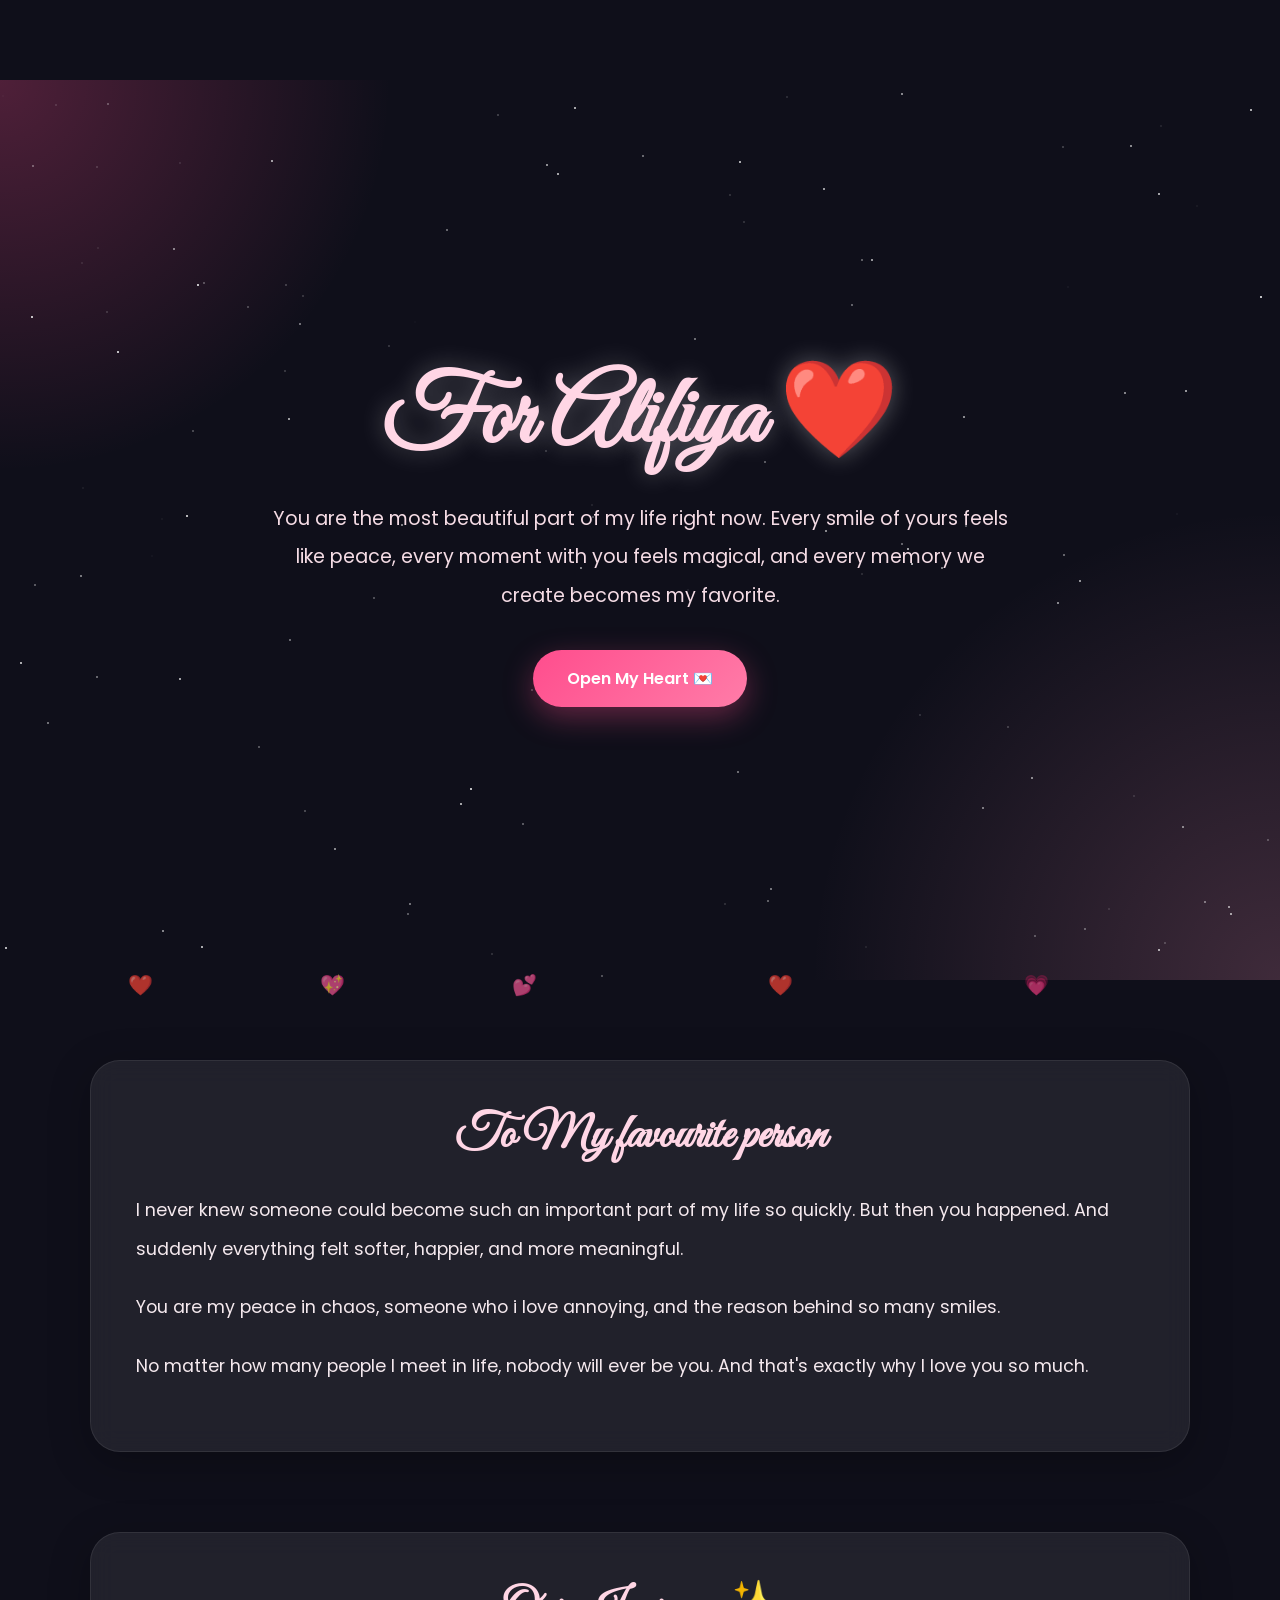
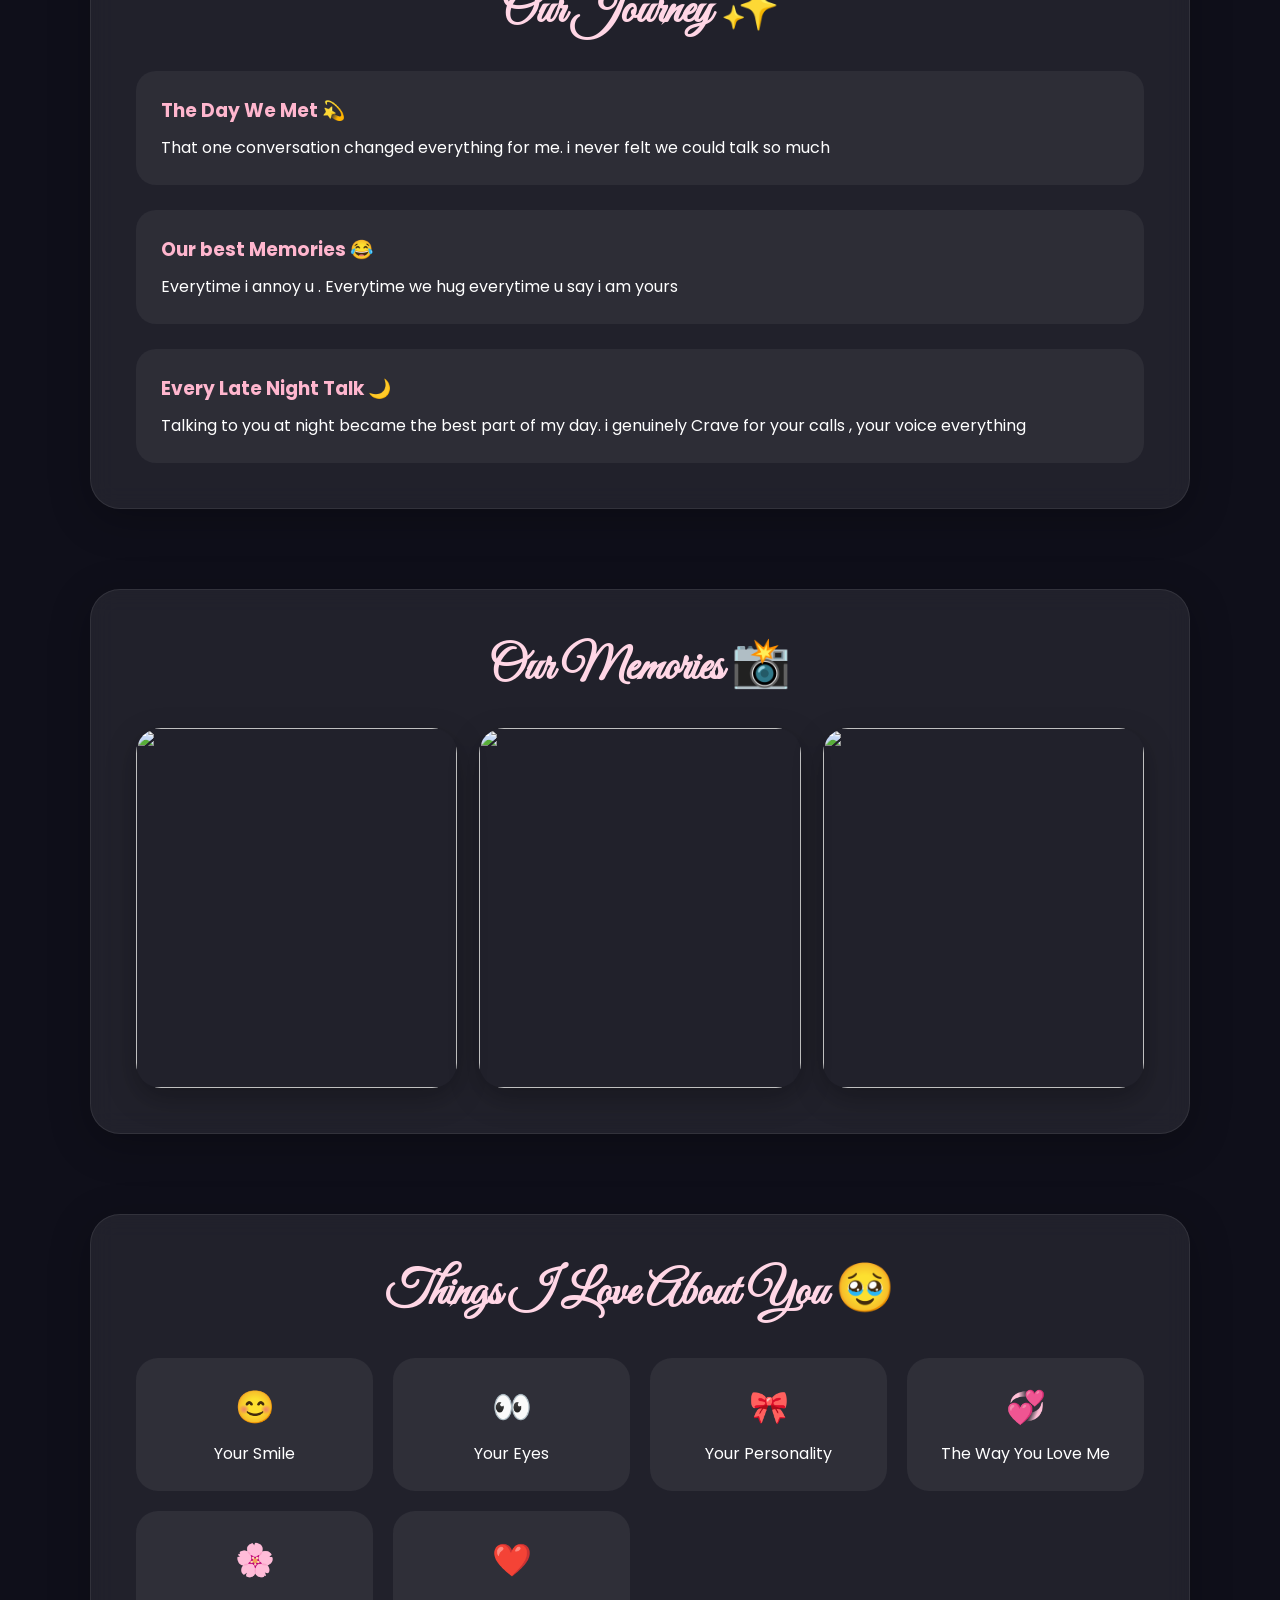
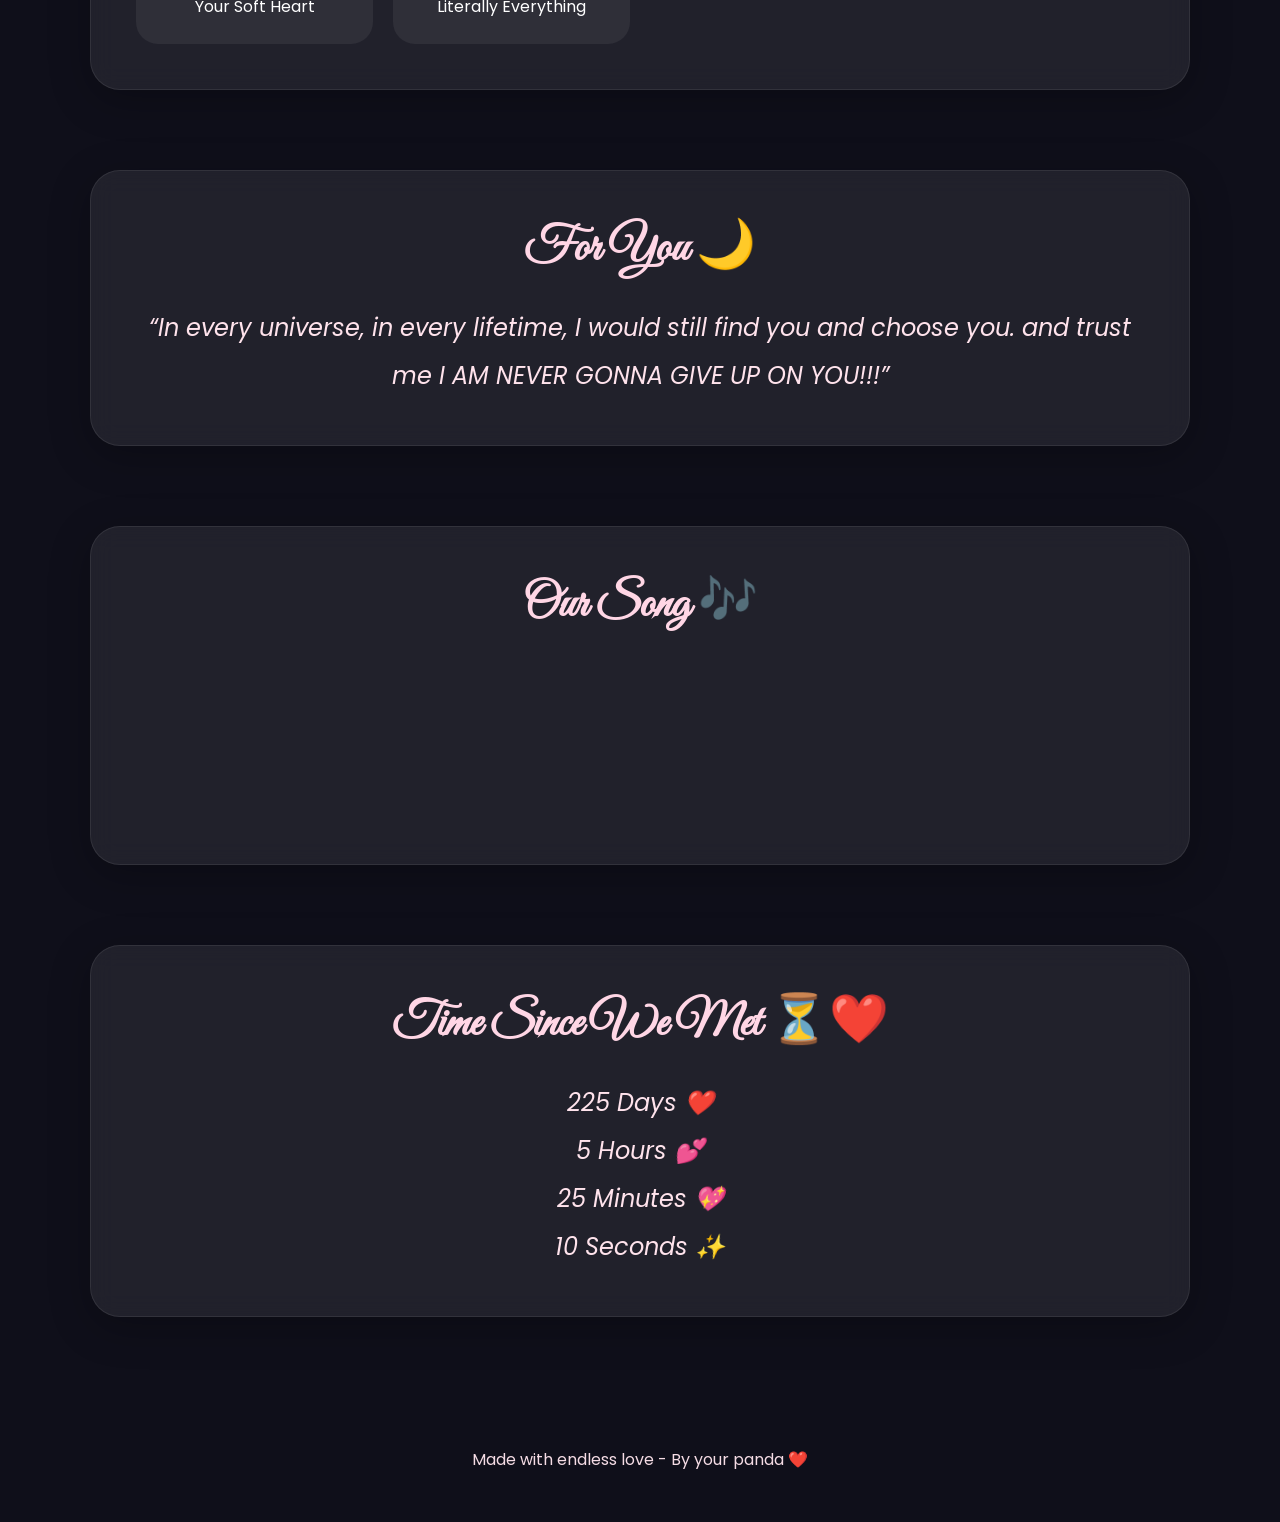
==== commit 73d708e9: "Update index.html" ====
--- a/index.html
+++ b/index.html
@@ -478,7 +478,7 @@
       starsContainer.appendChild(star);
     }
 
-        const meetDate = new Date("2025-04-24T23:08:00");
+        const meetDate = new Date("2026-04-24T23:08:00");
 
     function updateLoveTimer(){
 
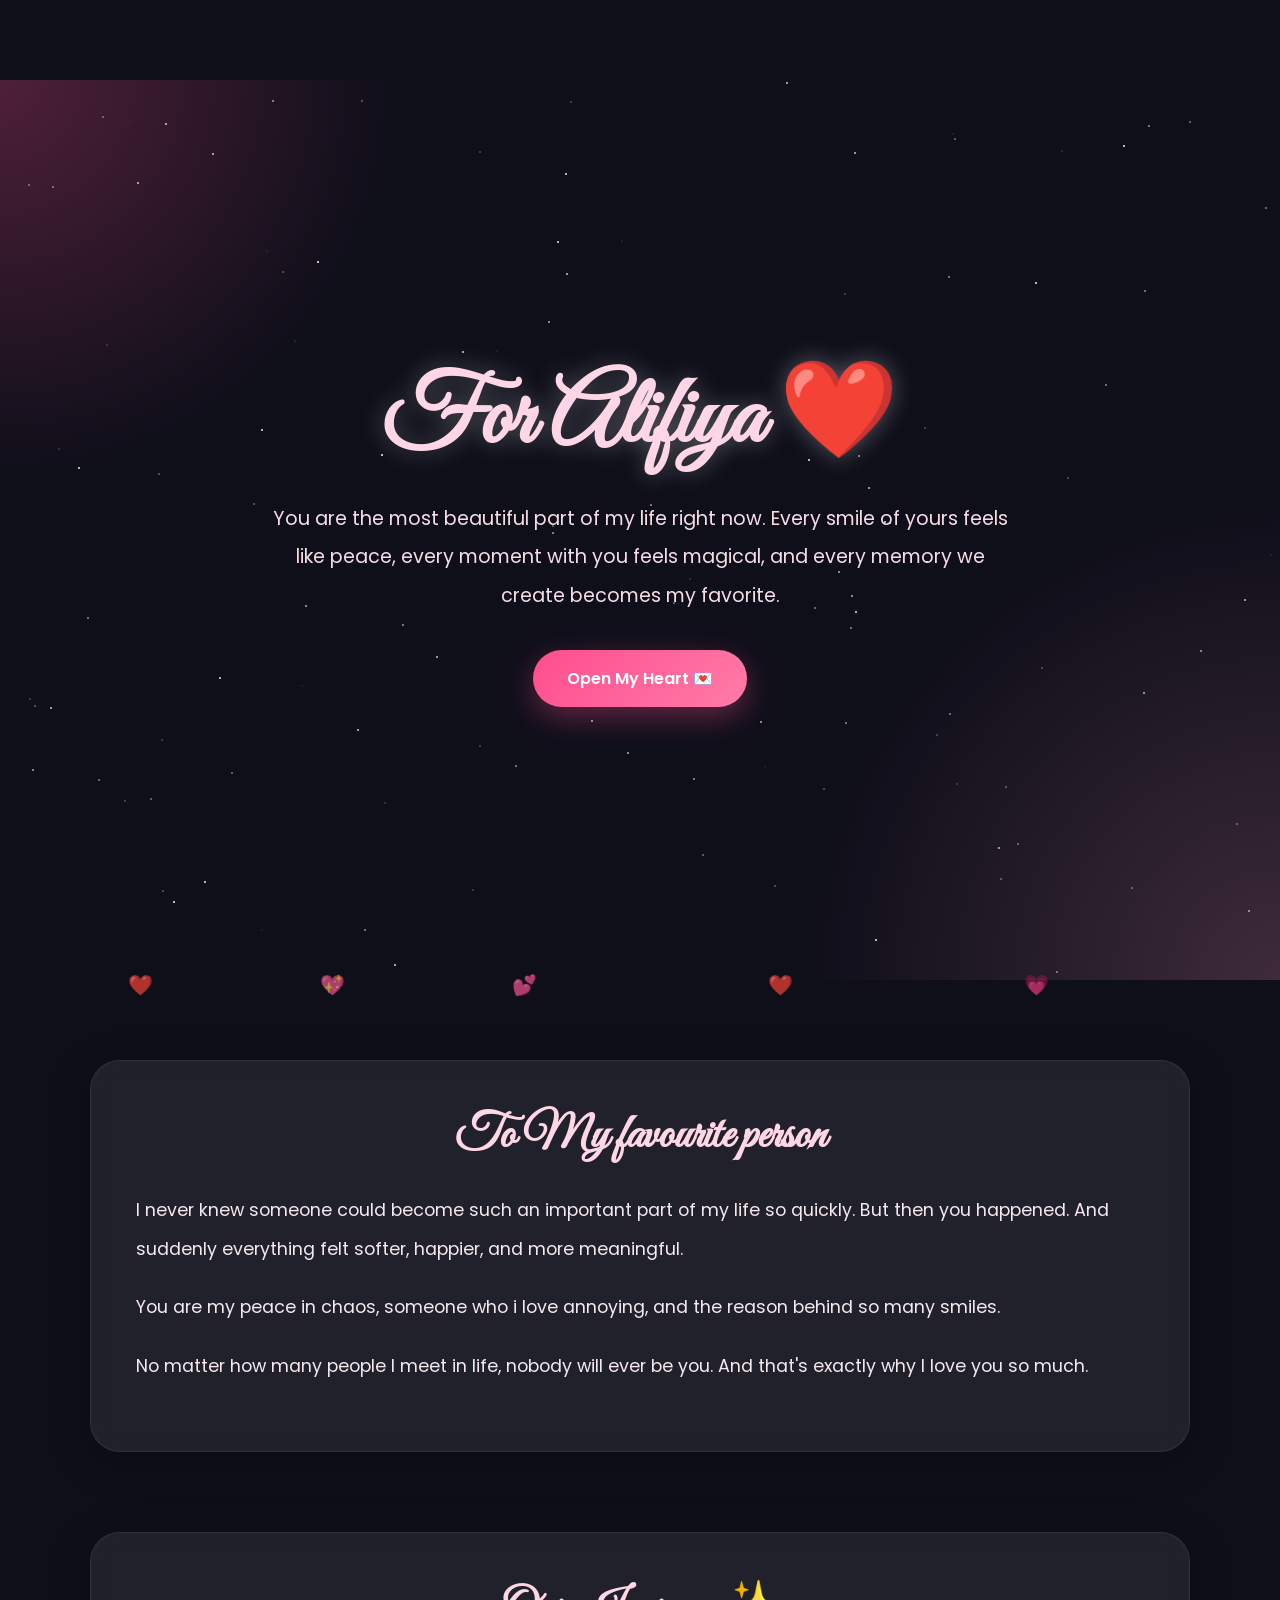
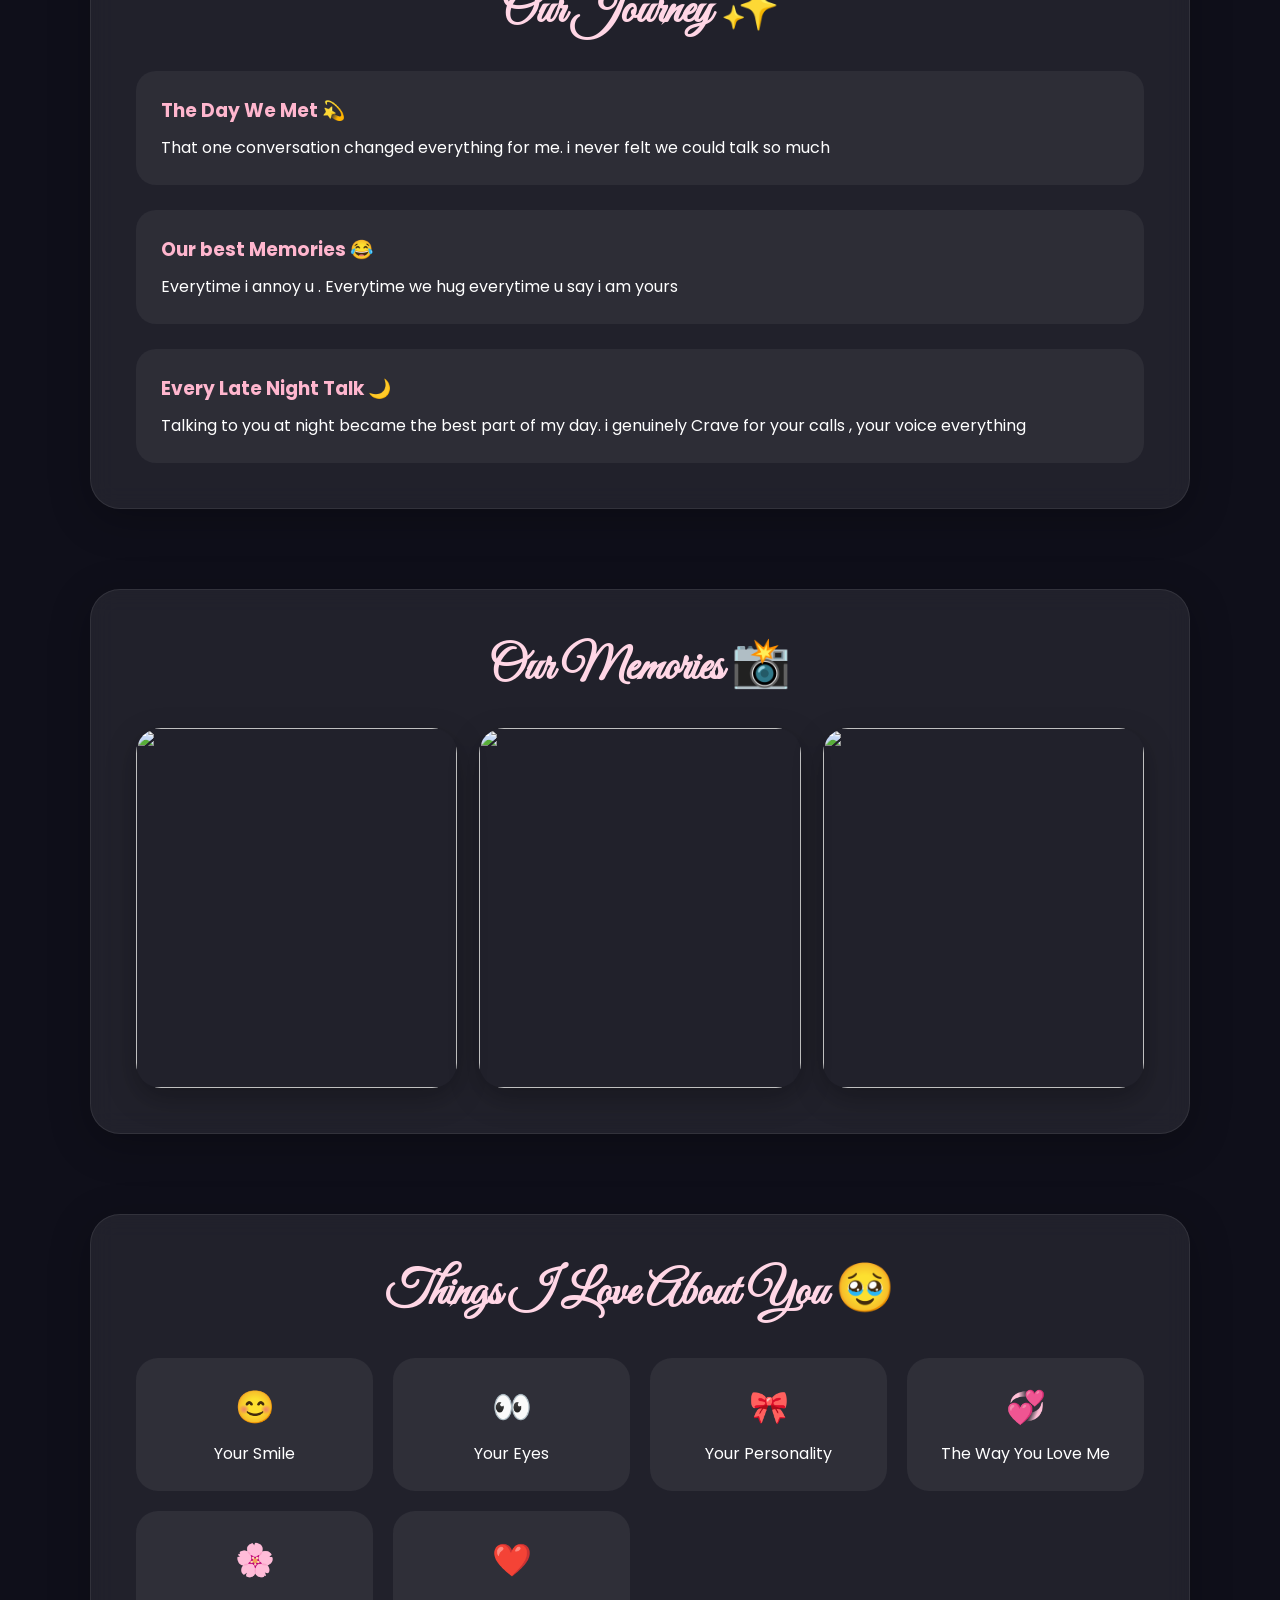
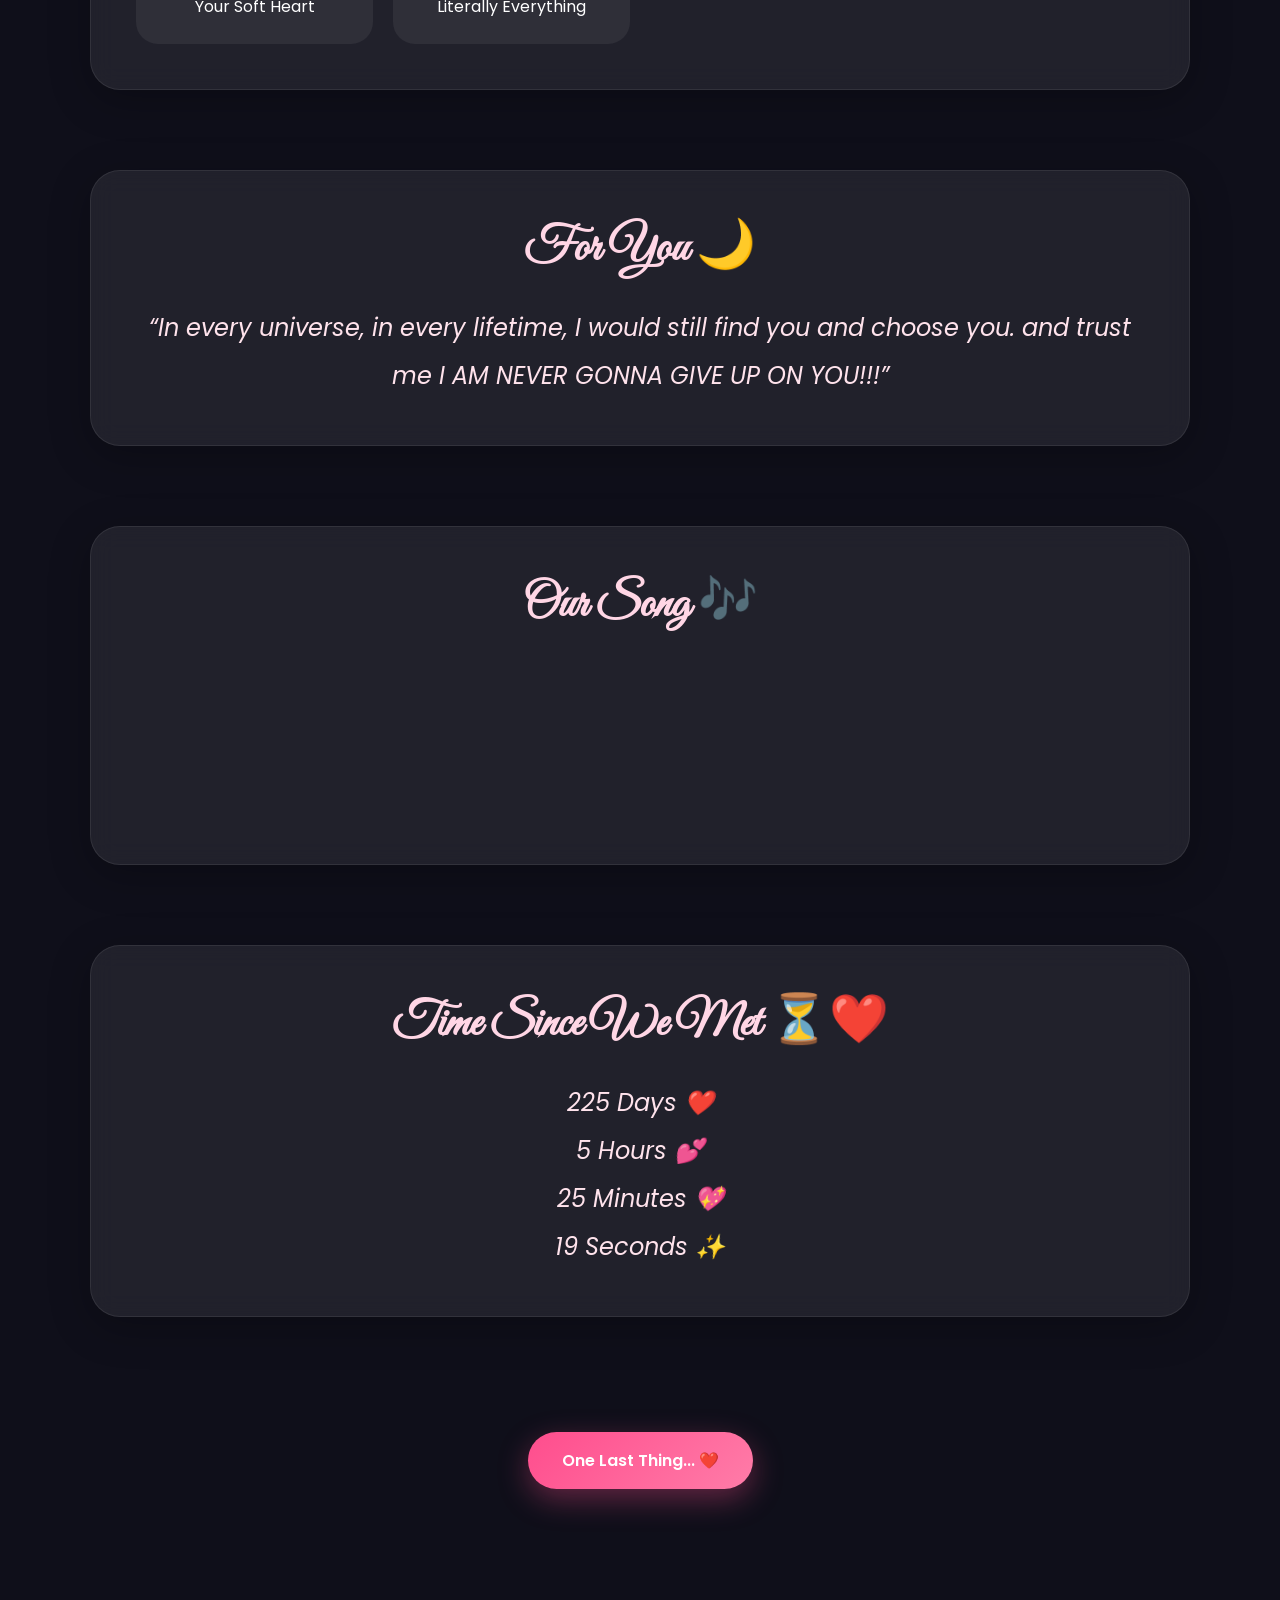
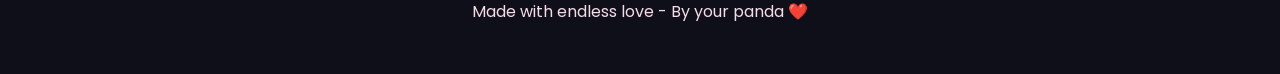
==== commit 1ff8af4c: "Update index.html" ====
--- a/index.html
+++ b/index.html
@@ -458,6 +458,14 @@
 
 </section>
 
+
+  <section style="text-align:center; margin-bottom:60px;">
+
+  <a href="confession.html" class="btn">
+    One Last Thing... ❤️
+  </a>
+
+</section>
   <footer>
     Made with endless love - By your panda ❤️
   </footer>
